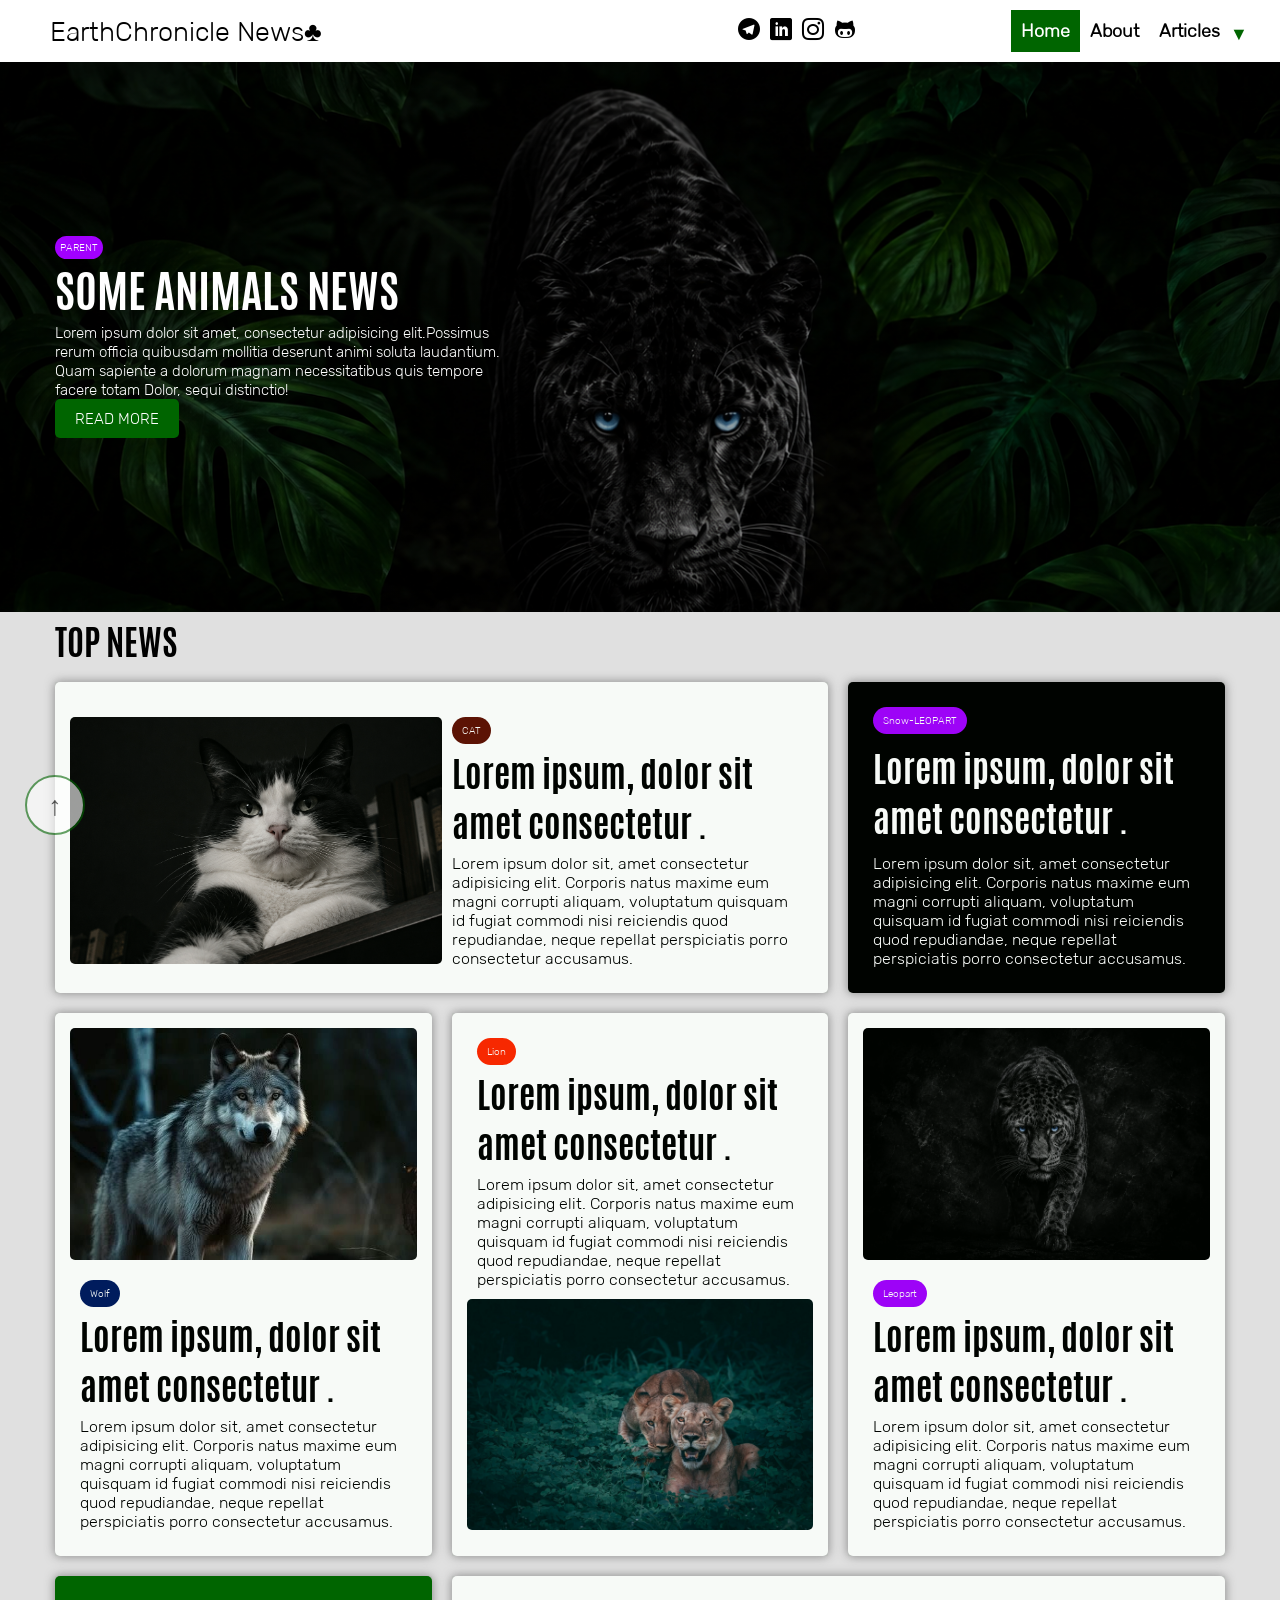
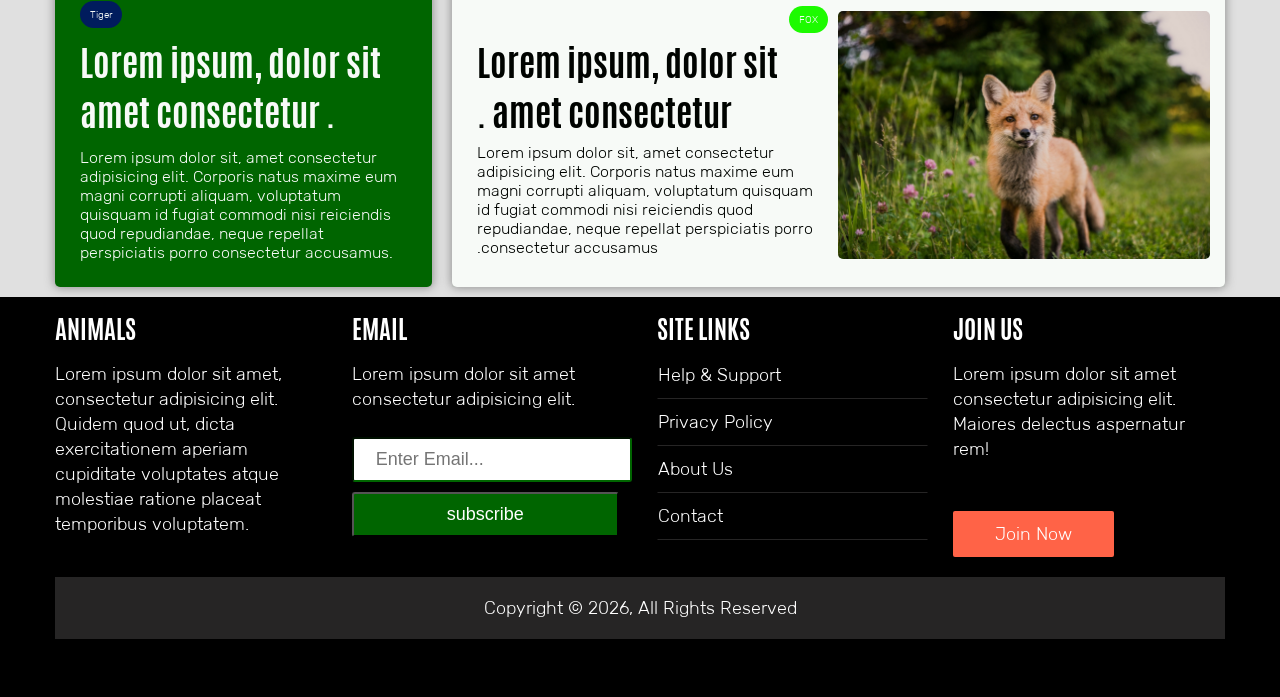
==== index.html @ a1efbca3 "chore: just an update for the box shadows and empty padding on the index main" ====
<!DOCTYPE html>
<html lang="en">
<head>
    <meta charset="UTF-8">
    <meta name="viewport" content="width=device-width, initial-scale=1.0">
    <title>Earth Chronicle</title>
    <link rel="stylesheet" href="css/icons.css">
    <link rel="stylesheet" href="css/style.css">
    <link rel="icon" href="images/favicons/favicon-96x96.png">
</head>
<body>
    <!-- -------------------------| header |--------------------------- -->
    <header>
        <div class="middle nav-inner"> 
            <!-- -------------------------| logo-website |--------------------------- -->
            <a class="logo-site" href="#">EarthChronicle News♣</a>
            <!-- -------------------------| socials-icon |--------------------------- -->
            <div class="socials">
                <a class="socials__links" href="#">
                    <i class="icon-telegram"></i>
                </a>
                <a class="socials__links" href="#">
                    <i class="icon-linkedin"></i>
                </a>
                <a class="socials__links" href="#">
                    <i class="icon-instagram"></i>
                </a>
                <a class="socials__links" href="#">
                    <i class="icon-github"></i>
                </a>
            </div>
            <!-- -------------------------| navigation-menu |--------------------------- -->
            <nav class="menu">
                <!-- -------------------------| navigation-hamburger-menu |--------------------------- -->
                <!-- <label
                    class="hamburger"
                    for="menu-toggle"
                    aria-label="Toggle Navigation">
                    <input type="checkbox" id="menu-toggle" class="hamburger__input" />
                    <span class="hamburger__icon"></span>
                </label> -->
                <ul class="menu__list">
                    <li class="menu__item">
                        <a class="menu__link we-are-in-page" href="index.html">Home</a>
                    </li>
                    <li class="menu__item">
                        <a class="menu__link" href="about.html">About</a>
                    </li>
                    <li class="menu__item">
                        <a class="menu__link details" href="articles.html">Articles</a>
                        <ul class="menu__bench">
                            <li class="bench__item"><a class="bench__link" href="">Environmental Articles</a></li>
                            <li class="bench__item"><a class="bench__link" href="">Watershed Management Articles</a></li>
                            <li class="bench__item"><a class="bench__link" href="">Field Study Articles</a></li>
                        </ul>
                    </li>
                </ul>
            </nav>
        </div>
    </header>
    <!-- -------------------------| main-index |--------------------------- -->
    <main class="index">
        <!-- -------------------------| general-hero-classes (between index and about)|--------------------------- -->
        <section class="hero">
            <div class="middle">
                <div class="hero__information">
                    <a class="hero__link" href="#">PARENT</a>
                    <h1 class="hero__title">SOME ANIMALS NEWS</h1>
                    <p class="hero__description">Lorem ipsum dolor sit amet, consectetur adipisicing elit.Possimus rerum
                    officia quibusdam mollitia deserunt animi soluta laudantium. Quam
                    sapiente a dolorum magnam necessitatibus quis tempore facere totam
                    Dolor, sequi distinctio!</p>
                    <a class="hero__read-more" href="">READ MORE</a>
                </div>
            </div>
        </section>
        <!-- -------------------------| news |--------------------------- -->
        <section class="news">
            <div class="middle">
                <h2 class="news__title">TOP NEWS</h2>
                <ul class="news__list">

                    <li class="news__card">
                        <img class="news__img" src="images/animal1.png" alt="Cat">
                        <div class="news__content">
                        <span class="category-btn c-3-btn">CAT</span>
                        <h3 class="news__title"><a class="news__link" href="articles/cat-article_1.html">Lorem ipsum, dolor sit amet consectetur .</a></h3>
                        <p class="news__description">Lorem ipsum dolor sit, amet consectetur adipisicing elit. Corporis natus maxime eum magni corrupti aliquam, voluptatum quisquam id fugiat commodi nisi reiciendis quod repudiandae, neque repellat perspiciatis porro consectetur accusamus.</p>
                        </div>
                    </li>
                    <li class="news__card">
                        <div class="news__content">
                        <span class="category-btn c-1-btn">Snow-LEOPART</span>
                        <h3 class="news__title news__different"><a class="news__link" href="">Lorem ipsum, dolor sit amet consectetur .</a></h3>
                        <p class="news__description">Lorem ipsum dolor sit, amet consectetur adipisicing elit. Corporis natus maxime eum magni corrupti aliquam, voluptatum quisquam id fugiat commodi nisi reiciendis quod repudiandae, neque repellat perspiciatis porro consectetur accusamus.</p>
                        </div>
                    </li>
                    
                    <li class="news__card">
                        <img src="images/animal2.jpg" alt="Wolf">
                        <div class="news__content">
                        <span class="category-btn c-4-btn">Wolf</span>
                        <h3 class="news__title"><a class="news__link" href="articles/wolf_article_1.html">Lorem ipsum, dolor sit amet consectetur .</a></h3>
                        <p class="news__description">Lorem ipsum dolor sit, amet consectetur adipisicing elit. Corporis natus maxime eum magni corrupti aliquam, voluptatum quisquam id fugiat commodi nisi reiciendis quod repudiandae, neque repellat perspiciatis porro consectetur accusamus.</p>
                        </div>
                    </li>
                    <li class="news__card">
                        <div class="news__content">
                        <span class="category-btn c-2-btn">Lion</span>
                        <h3 class="news__title"><a class="news__link" href="articles/liones-article.html">Lorem ipsum, dolor sit amet consectetur .</a></h3>
                        <p class="news__description">Lorem ipsum dolor sit, amet consectetur adipisicing elit. Corporis natus maxime eum magni corrupti aliquam, voluptatum quisquam id fugiat commodi nisi reiciendis quod repudiandae, neque repellat perspiciatis porro consectetur accusamus.</p>
                        </div>
                        <img src="images/animal3.jpg" alt="how-to-live-at-jungle">
                    </li>
                    <li class="news__card">
                        <img src="images/hero-site-2.png" alt="Leopart">
                        <div class="news__content">
                        <span class="category-btn c-1-btn">Leopart</span>
                        <h3 class="news__title"><a class="news__link" href="">Lorem ipsum, dolor sit amet consectetur .</a></h3>
                        <p class="news__description">Lorem ipsum dolor sit, amet consectetur adipisicing elit. Corporis natus maxime eum magni corrupti aliquam, voluptatum quisquam id fugiat commodi nisi reiciendis quod repudiandae, neque repellat perspiciatis porro consectetur accusamus.</p>
                        </div>
                    </li>

                    <li class="news__card">
                        <div class="news__content">
                        <span class="category-btn c-4-btn">Tiger</span>
                        <h3 class="news__title news__different"><a class="news__link" href="articles/tiger-article_1.html">Lorem ipsum, dolor sit amet consectetur .</a></h3>
                        <p class="news__description">Lorem ipsum dolor sit, amet consectetur adipisicing elit. Corporis natus maxime eum magni corrupti aliquam, voluptatum quisquam id fugiat commodi nisi reiciendis quod repudiandae, neque repellat perspiciatis porro consectetur accusamus.</p>
                        </div>
                    </li>
                    <li class="news__card">
                        <div class="news__content">
                        <span class="category-btn c-5-btn">FOX</span>
                        <h3 class="news__title"><a class="news__link" href="articles/oreng-fox.html">Lorem ipsum, dolor sit amet consectetur .</a></h3>
                        <p class="news__description">Lorem ipsum dolor sit, amet consectetur adipisicing elit. Corporis natus maxime eum magni corrupti aliquam, voluptatum quisquam id fugiat commodi nisi reiciendis quod repudiandae, neque repellat perspiciatis porro consectetur accusamus.</p>
                        </div>
                        <img class="news__img" src="images/animal5.jpg" alt="Fox">
                    </li>
                </ul>

            </div>
            <a class="scroll" href="#">
                <div class="elevator">
                    <i>↑</i>
                </div>
            </a>
        </section>
    </main>
    <!------------------------------------| footer |------------------------------------->
    <footer> 
        <div class="middle">
            <ul class="footer__list">
                <li class="footer__item">
                    <h3 class="footer__title">ANIMALS</h3>
                    <p class="footer__description">Lorem ipsum dolor sit amet, consectetur adipisicing elit. Quidem quod ut, dicta exercitationem aperiam cupiditate voluptates atque molestiae ratione placeat temporibus voluptatem.</p>
                </li>
                <li class="footer__item">
                    <h3 class="footer__title">EMAIL</h3>
                    <p class="footer__description">Lorem ipsum dolor sit amet consectetur adipisicing elit.</p>
                    <input class="email" type="email" placeholder="Enter Email...">
                    <input type="submit" value="subscribe">
                </li>
                <li class="footer__item">
                    <h3 class="footer__title">SITE LINKS</h3>
                    <ul class="footer__point">
                        <li class="point__item"><a class="point__link" href="#">Help & Support</a></li>
                        <li class="point__item"><a class="point__link" href="#">Privacy Policy</a></li>
                        <li class="point__item"><a class="point__link" href="about.html">About Us</a></li>
                        <li class="point__item"><a class="point__link" href="#">Contact</a></li>
                    </ul>
                </li>
                <li class="footer__item">
                    <h3 class="footer__title">JOIN US</h3>
                    <p class="footer__description">Lorem ipsum dolor sit amet consectetur adipisicing elit. Maiores delectus aspernatur rem!</p>
                    <a class="footer__link" href="#">Join Now</a>
                </li>
            </ul>
            <div class="footer__copyright">Copyright &copy; 2026, All Rights Reserved</div>
        </div>
    </footer>
</body>
</html>
---- css/icons.css ----
@font-face {
  font-family: 'icomoon';
  src:  url('../fonts/icomoon.eot?h1rwbn');
  src:  url('../fonts/icomoon.eot?h1rwbn#iefix') format('embedded-opentype'),
    url('../fonts/icomoon.ttf?h1rwbn') format('truetype'),
    url('../fonts/icomoon.woff?h1rwbn') format('woff'),
    url('../fonts/icomoon.svg?h1rwbn#icomoon') format('svg');
  font-weight: normal;
  font-style: normal;
  font-display: block;
}

[class^="icon-"], [class*=" icon-"] {
  /* use !important to prevent issues with browser extensions that change fonts */
  font-family: 'icomoon' !important;
  speak: never;
  font-style: normal;
  font-weight: normal;
  font-variant: normal;
  text-transform: none;
  line-height: 1;

  /* Better Font Rendering =========== */
  -webkit-font-smoothing: antialiased;
  -moz-osx-font-smoothing: grayscale;
}

.icon-clipboard2:before {
  content: "\ed12";
}
.icon-clipboard11:before {
  content: "\ed14";
}
.icon-clipboard21:before {
  content: "\ed13";
}
.icon-github:before {
  content: "\e900";
}
.icon-facebook2:before {
  content: "\ed11";
}
.icon-instagram:before {
  content: "\ed0d";
}
.icon-whatsapp:before {
  content: "\ed0f";
}
.icon-telegram:before {
  content: "\ed15";
}
.icon-twitter:before {
  content: "\ed16";
}
.icon-youtube:before {
  content: "\ed0e";
}
.icon-linkedin:before {
  content: "\ed10";
}
---- css/style.css ----
/* -----------------------------------------| Variables |---------------------------------------- */
:root{
    --color-light-gray: #e0e0e0;
    --color-dark-icon-hover: #4e4e4e87;
    --color-green-website: #006500;
    --color-white: #ffffff;
    --color-black: #000000;
    --color-lion: #ff2600;
    --color-leopart: #a200ff;
    --color-cat: #5f1004;
    --color-wolf: #001a60;
    --color-fox: #1eff00;
    --color-join-btn: #ff6347;
    --font-h1: 45px;
    --font-h2: 35px;
    --font-h3: 25px;
    --font-p: 15px;
    --font-p-improtent: 18px;
    --font-a-animal: 10px;
    --font-icon: 22px;
    --font-icon-improtent: 27px;
    /* --padding:;
    --morgin:; */
    --max-width: 1200px;
}
/* -----------------------------------------| Tags |---------------------------------------- */
*,
*::after,
*::before{
    padding: 0;
    margin: 0;
    box-sizing: border-box;
}
html{
    scroll-behavior: smooth;
}
body{
    background-color: var(--color-light-gray);
    font-family: 'font-rubik-light';
}
h1,h2,h3,
h4,h5,h6{
    font-family: 'font-antonio-bold';
}
ul{
    list-style: none;
}
a{
    text-decoration: none;
    color: var(--color-black);
}
img{
    width: 100%;
    display: block;
}
/* -----------------------------------------| Fonts |---------------------------------------- */
@font-face{
    font-family: 'font-antonio-bold';
    src: url('../fonts/Antonio-Bold.ttf');
    font-weight: normal;
    font-style: normal;
}
@font-face{
    font-family: 'font-antonio-regular';
    src: url('../fonts/Antonio-Regular.ttf');
    font-weight: normal;
    font-style: normal;
}
@font-face{
    font-family: 'font-rubik-light';
    src: url('../fonts/Rubik-Light.ttf');
    font-weight: normal;
    font-style: normal;
}
/* -----------------------------------------| General-Classes |---------------------------------------- */
.middle{
    max-width: var(--max-width);
    padding: 0 15px;
    margin: 0 auto;
}
/* hero */
.hero{
    display: flex;
    align-items: center;
    height: 550px;
    background:linear-gradient(rgba(0, 0, 0, 0.35) ,rgba(0, 0, 0, 0.35)), url(../images/hero.png) no-repeat center 60% / cover fixed;
}
.hero__information{
    display: flex;
    flex-direction: column;
    align-items: flex-start;
    color: var(--color-white);
}
.hero__link{
    font-size: var(--font-a-animal);
    background-color: var(--color-leopart);
    color: var(--color-white);
    padding: 5px;
    border-radius: 50px;
    transition: 0.5s;
}
.hero__link:hover{
    background-color: var(--color-white);
    color: var(--color-leopart);
}
.hero__title{
    font-size: var(--font-h1);
}
.hero__description{
    width: 40%;
    font-size: var(--font-p);
}
.hero__read-more{
    padding: 10px 20px;
    font-size: var(--font-p);
    background-color: var(--color-green-website);
    color: var(--color-white);
    border-radius: 5px;
}
.category-btn{
    font-size: var(--font-a-animal);
    color: var(--color-white);
    padding: 7px 10px;
    border-radius: 50px;
    display: inline-flex;
    transition: 0.5s;
}
.c-1-btn{
    background-color: var(--color-leopart);
}
.c-2-btn{
    background-color: var(--color-lion);
}
.c-3-btn{
    background-color: var(--color-cat);
}
.c-4-btn{
    background-color: var(--color-wolf);
}
.c-5-btn{
    background-color: var(--color-fox);
}
.elevator{
    width: 60px;
    height: 60px;
    font-size: var(--font-icon-improtent);
    font-weight: bold;
    background-color: var(--color-white);
    color: var(--color-black);
    border-radius: 50%;
    border: 2px solid var(--color-green-website);
    display: flex;
    justify-content: center;
    align-items: center;
    position: fixed;
    bottom: 65px;
    left: 25px;
    opacity: 0.6;
    z-index: 50;
    transition: 0.5s;
}
.elevator:hover{
    opacity: 1;
}
/*------------------------------------------| Articles |---------------------------------------*/
.info > .middle > .table{
    padding: 10px 0px;
    display: grid;
    grid-template-columns: 6fr 300px;
}
.info > .middle > .table > li.right-article{
    padding: 10px 10px;
    margin: 0 10px;
    background-color: var(--color-white);
}
.info > .middle > .table > .right-article{
    font-size: var(--font-p-improtent);
    font-weight: bold;
    line-height: 30px;
}
.info > .middle > .table > .right-article > h1{
    font-size: var(--font-h1);
    line-height: 60px;
    padding: 10px 10px;
}
.info > .middle > .table > .right-article > .writer{
    padding: 10px 5px;
    background-color: var(--color-light-gray);
    display: flex;
    justify-content: space-between;
    align-items: center;
}
.info > .middle > .table > .right-article > .writer > a{
    padding: 4px 16px;
}
.left-article{
    padding: 0 0;
    background-color: transparent;
    height: 480px;
    font-size: var(--font-p-improtent);
    font-weight: bold;
    display: grid;
    grid-template-rows: 1fr 1fr;
}
.left-article div{
    margin: 5px 0;
}
.left-article > .first{
    padding: 20px 10px;
    background-color: var(--color-green-website);
}
.left-article > .first > h2{
    font-size: var(--font-h2);
    color: var(--color-white);
}
.left-article > .first > p{
    padding: 15px 0px;
    color: var(--color-white);
    font-size: var(--font-p);
}
.left-article > .first > a{
    padding: 10px 100px;
    color: var(--color-white);
    background-color: var(--color-black);
    font-weight: 100;
    transition: 0.5s;
}
.left-article > .first > a:hover{
    color: var(--color-black);
    background-color: var(--color-white);
}
.left-article > .second{
    padding: 20px 10px;
    background-color: var(--color-white);
}
.left-article > .second > h3{
    padding: 10px 0;
    font-size: var(--font-h3);
}
.left-article > .second > .sugestion > li{
    padding: 15px 0;
    border: 1px solid transparent;
    border-bottom-color: var(--color-black);
}
/* -----------------------------------------| Loyout |---------------------------------------- */
header{
    background-color: var(--color-white);
}
.nav-inner{
    padding: 10px;
    display: grid;
    grid-template-columns: 5fr 4fr 2fr;
    align-items: center;
}
.logo-site{
    display: flex;
    justify-content: flex-start;
    align-items: center;
    font-size: var(--font-icon-improtent);
}
.socials{
    font-size: var(--font-icon);
    display: flex;
    justify-content: center;
}
.socials i{
    padding: 0 5px;
    transition: 0.4s;
}
.socials i:hover{
    opacity: 0.5;
}
.menu__list{
    display: flex;
    justify-content: flex-end;
    align-items: center;
    font-size: var(--font-p-improtent);
    font-weight: bold;
}
.details{
    position: relative;
}
.details::after{
    content: "▼";
    position: absolute;
    top: 30%;
    left: 100%;
    transform: translate(-100% -50%);
    color: var(--color-green-website);
}
.menu__bench{
    display: none;
    position: relative;
    transition: 1s;
}
.bench__item{
    padding: 10px 0px;
}
.bench__item:hover .bench__link{
    background: var(--color-dark-icon-hover);
    color: var(--color-light-gray);
}
.bench__link{
    padding: 5px 5px;
    border-radius: 20px;
}
.menu__item:last-child:hover > .menu__bench{
    width: 310px;
    display: block;
    position: absolute;
    top: 9%;
    left: 100%;
    transform: translate(-105% , -9%);
    background-color: var(--color-light-gray);
    padding: 10px 15px;
    border-radius: 25px;
}
.menu__link{
    display: block;
    padding: 10px;
    transition: 0.4s;
}
.we-are-in-page{
    background-color: var(--color-green-website);
    color: var(--color-white);
    transition: 0.4s;
}
.menu__link:hover{
    background-color: var(--color-dark-icon-hover);
    color: var(--color-white);
}
footer{
    height: 400px;
    background-color: var(--color-black);
    color: var(--color-white);
    position: relative;
}
.footer__list{
    padding: 10px 0px 20px 0px;
    display: grid;
    grid-template-columns: 1fr 1fr 1fr 1fr;
    grid-gap: 25px;
    line-height: 25px;
    font-size: var(--font-p-improtent);
}
.footer__item > .email:valid{
    border-color: var(--color-green-website);
}
.footer__item > .email:invalid{
    border-color: var(--color-lion);
}
.footer__title{
    padding: 10px 0px;
    font-size: var(--font-h3);
}
.footer__item > input{
    padding: 10px 22px;
    margin: 5px auto;
    border-radius: 3px;
    font-size: var(--font-p-improtent);
}
.footer__item > input[type="submit"]{
    padding: 10px 93px;
    color: var(--color-white);
    background-color: var(--color-green-website);
}
.footer__description{
    padding: 10px 0 20px 0;
}
.footer__item:last-child > .footer__description{
    padding: 10px 0 60px 0;
}
.footer__link{
    padding: 10px 40px;
    color: var(--color-white);
    background-color: var(--color-join-btn);
    border-radius: 2px;
    border: 2px solid transparent;
    transition: 0.4s;
}
.footer__link:hover{
    color: var(--color-join-btn);
    background-color: var(--color-white);
    border-color: var(--color-join-btn);
}
.footer__point{
    display: flex;
    flex-direction: column;
    justify-content: center;
    align-items: flex-start;
}
.point__item{
    padding: 10px 0;
    width: 100%;
    border:1px solid transparent;
    border-bottom-color: #262525;
}
.point__link{
    padding: 10px 0;
    color: var(--color-white);
}
.footer__copyright{
    padding: 20px 40px;
    text-align: center;
    background-color: #262525;
    font-size: var(--font-p-improtent);
}
/* -----------------------------------------| Pages |---------------------------------------- */
/* -----------------------------------------| index |---------------------------------------- */
.news__list{
    width: 100%;
    padding: 10px 0;
    display: grid;
    grid-template-columns: 1fr 1fr 1fr;
    grid-gap: 20px;
    
}
.news__title{
    font-size: var(--font-h2);
    padding: 5px 0;
}
.news__card{
    padding: 15px;
    background-color: var(--color-white);
    border-radius: 5px;
    position: relative;
    box-shadow: 0 0 10px 1px var(--color-dark-icon-hover);
}
.news__card:first-child{
    display: grid;
    grid-column: 1/3;
    grid-template-columns: repeat(2,1fr);
}
.news__card:last-child{
    display: grid;
    grid-column: 2/4;
    grid-template-columns: repeat(2,1fr);
}

.news__card img{
    border-radius: 5px;
}
.news__content{
    padding: 10px;
    display: flex;
    flex-direction: column;
    justify-content: center;
    align-items: flex-start;
}
.news__link::after{
    content: '';
    position: absolute;
    top: 0;
    left: 0;
    right: 0;
    bottom: 0;
    background-color: var(--color-green-website);
    opacity: 0.03;
}
.news__content:nth-child(2),
.news__content:nth-child(3),
.news__content:nth-child(4),
.news__content:nth-child(5),
.news__content:nth-child(6){
    padding-top: 20px;
}
.news__card:nth-child(2),
.news__card:nth-child(6){
    color: var(--color-white);
    background-color: var(--color-green-website);
}
.news__card:nth-child(2){
    background-color: var(--color-black);
}
.news__different,
.news__different{
    padding: 10px 0;
}
.news__different > .news__link ,
.news__different > .news__link{
    color: var(--color-white); 
}
.news__card:first-child > .news__content{
    display: flex;
    flex-direction: column;
    justify-content: center;
    align-items: flex-start;
}
.news__card:last-child > .news__content{
    display: flex;
    flex-direction: column;
    justify-content: center;
    align-items: flex-start;
    direction: rtl;
}
.news__img{
    margin-top:20px;
    border-radius: 20px;
}
/* -----------------------------------------| about |---------------------------------------- */
main.about > section.hero{
    background:linear-gradient(rgba(0, 0, 0, 0.35) ,rgba(0, 0, 0, 0.35)), url(../images/hero-site-3.png) no-repeat center 60% / cover fixed;
    max-height: 350px;
}

main.about > section.about-site > .middle > .about-line{
    display: grid;
    grid-auto-flow:column;
    grid-template-columns: 7fr 300px;
}
main.about > section.about-site > .middle > .about-line > li{
    padding: 10px 5px;
    margin: 30px 10px;
    background-color: var(--color-white);
    position: relative;
}
main.about > section.about-site > .middle > .about-line > li.right h1{
    font-size: var(--font-h1);
    font-weight: bold;
    padding: 5px 15px;
}
main.about > section.about-site > .middle > .about-line > li.right p{
    font-size: var(--font-p-improtent);
    font-weight: bold;
    padding: 10px 20px;
}
main.about > section.about-site > .middle > .about-line > li.right > .wrapper{
    width: 350px;
    padding: 5px 20px;
    float: left;
    transition: 0.5s;
    shape-outside: circle(45%);
}
main.about > section.about-site > .middle > .about-line > li.right > .wrapper > img{
    border-radius: 50%;
    padding: 0 15px;
    transition: 0.5s;
}
main.about > section.about-site > .middle > .about-line > li.right > .wrapper:hover{
    shape-outside: circle(60%);
    float: left;
}
main.about > section.about-site > .middle > .about-line > li.right > .wrapper > img:hover{
    border-radius: 20%;
}
main.about > section.about-site > .middle > .about-line > li.left{
    padding: 15px 15px;
    height: 180px;
    background-color: var(--color-green-website);
    color: var(--color-white);
}
main.about > section.about-site > .middle > .about-line > li.left h2{
    padding: 5px 0;
    font-size: var(--font-h3);
}
main.about > section.about-site > .middle > .about-line > li.left p{
    padding: 15px 0px;
}
main.about > section.about-site > .middle > .about-line > li.left a{
    padding: 10px 86px;
    color: var(--color-white);
    background-color: var(--color-black);
    font-size: var(--font-p-improtent);
    transition: 0.5s;
}
main.about > section.about-site > .middle > .about-line > li.left a:hover{
    color: var(--color-black);
    background-color: var(--color-white);
}
/* ---------------------------------------| Articles page |------------------------------------------- */
main.articles > section.title-articles{
    display: flex;
    flex-direction: column;
    justify-content: center;
    align-items: center;
    background:linear-gradient(to right , rgba(0, 0, 0, 0.85) , rgba(0, 0, 0, 0.55), rgba(0, 0, 0, 0.85)), url(../images/article-hero.png) no-repeat center center / cover fixed;
    height: 350px;
    color: var(--color-white);
}
main.articles > section.title-articles h1{
    padding: 10px 10px;
    font-size: var(--font-h1);
}
main.articles > section.title-articles div a{
    padding: 10px 10px;
    font-size: var(--font-p);
    color: var(--color-white);
}
main.articles > section.articles-browse{
    background-color: var(--color-light-gray);
}
main.articles > section.articles-browse > .middle{
    padding: 10px 10px;
    display: grid;
    grid-template-columns: 6fr 300px;
}
main.articles > section.articles-browse > .middle h2{
    padding: 10px 5px  5px 5px;
    font-size: var(--font-h2);
}
main.articles > section.articles-browse > .middle .onther-line{
    margin: 0px 0px 5px 5px;
    width: 50px;
    height: 2px;
    border-radius: 20px;
    background-color: var(--color-green-website);
    transition: 0.7s ease-in-out;
}
main.articles > section.articles-browse > .middle h2:hover ~ .onther-line{
    width: 260px;
}
main.articles > section.articles-browse > .middle > .new{
    display: grid;
    grid-template-rows: 0.5fr 1fr;
}
main.articles > section.articles-browse > .middle > .new > .collection-of-articles-new > ul.browse-category{
    padding: 10px 5px;
    display: grid;
    grid-template-columns: 1fr 1fr 1fr;
}
main.articles > section.articles-browse > .middle > .new > .collection-of-articles-new > ul.browse-category li{
    margin: 5px;
    padding: 5px 5px 15px 5px;
    background-color: var(--color-white);
    display: flex;
    flex-direction: column;
    justify-content: center;
    align-items: center;
}
main.articles > section.articles-browse > .middle > .new > .collection-of-articles-new > ul.browse-category li img,
main.articles > section.articles-browse > .middle > .new > .collection-of-articles-top  ul.latest-articles li img{
    width: 100%;
    height: 230px;
    border-radius: 5px;
}
main.articles > section.articles-browse > .middle > .new > .collection-of-articles-new > ul.browse-category li .article-content{
    position: relative;
}
main.articles > section.articles-browse > .middle > .new > .collection-of-articles-new > ul.browse-category li h3{
    position: absolute;
    top: 0%;
    left: 0%;
    transform: translate(5% , -130%);
    color: var(--color-white);
    z-index: 50;
}
main.articles > section.articles-browse > .middle > .new > .collection-of-articles-new > ul.browse-category li p,
main.articles > section.articles-browse > .middle > .new > .collection-of-articles-top  ul.latest-articles li p{
    padding: 5px 0px 15px 0px;
}
main.articles > section.articles-browse > .middle > .new > .collection-of-articles-new > ul.browse-category li a{
    padding: 10px 20px;
    background-color: var(--color-green-website);
    color: var(--color-white);
    border-radius: 5px;
    font-size: var(--font-p);
}
main.articles > section.articles-browse > .middle > .new > .collection-of-articles-top  ul.latest-articles{
    padding: 10px 5px;
    display: grid;
    grid-template-columns: 1fr 1fr 1fr;
}
main.articles > section.articles-browse > .middle > .new > .collection-of-articles-top  ul.latest-articles li{
    margin: 5px;
    padding: 5px 5px 15px 5px;
    background-color: var(--color-white);
}
main.articles > section.articles-browse > .middle > .new > .collection-of-articles-top  ul.latest-articles li .information{
    padding: 0px 10px;
    display: flex;
    justify-content: space-between;
}
main.articles > section.articles-browse > .middle > .new > .collection-of-articles-top  ul.latest-articles li .information time{
    font-size: var(--font-p);
    font-weight: bold;
}
main.articles > section.articles-browse > .middle > .new > .collection-of-articles-top  ul.latest-articles li .information a{
    color: var(--color-green-website);
    font-size: var(--font-p);
    font-weight: bold;
    transition: 0.5s;
}
main.articles > section.articles-browse > .middle > .new > .collection-of-articles-top  ul.latest-articles li .information a:hover{
    color: var(--color-dark-icon-hover);
}
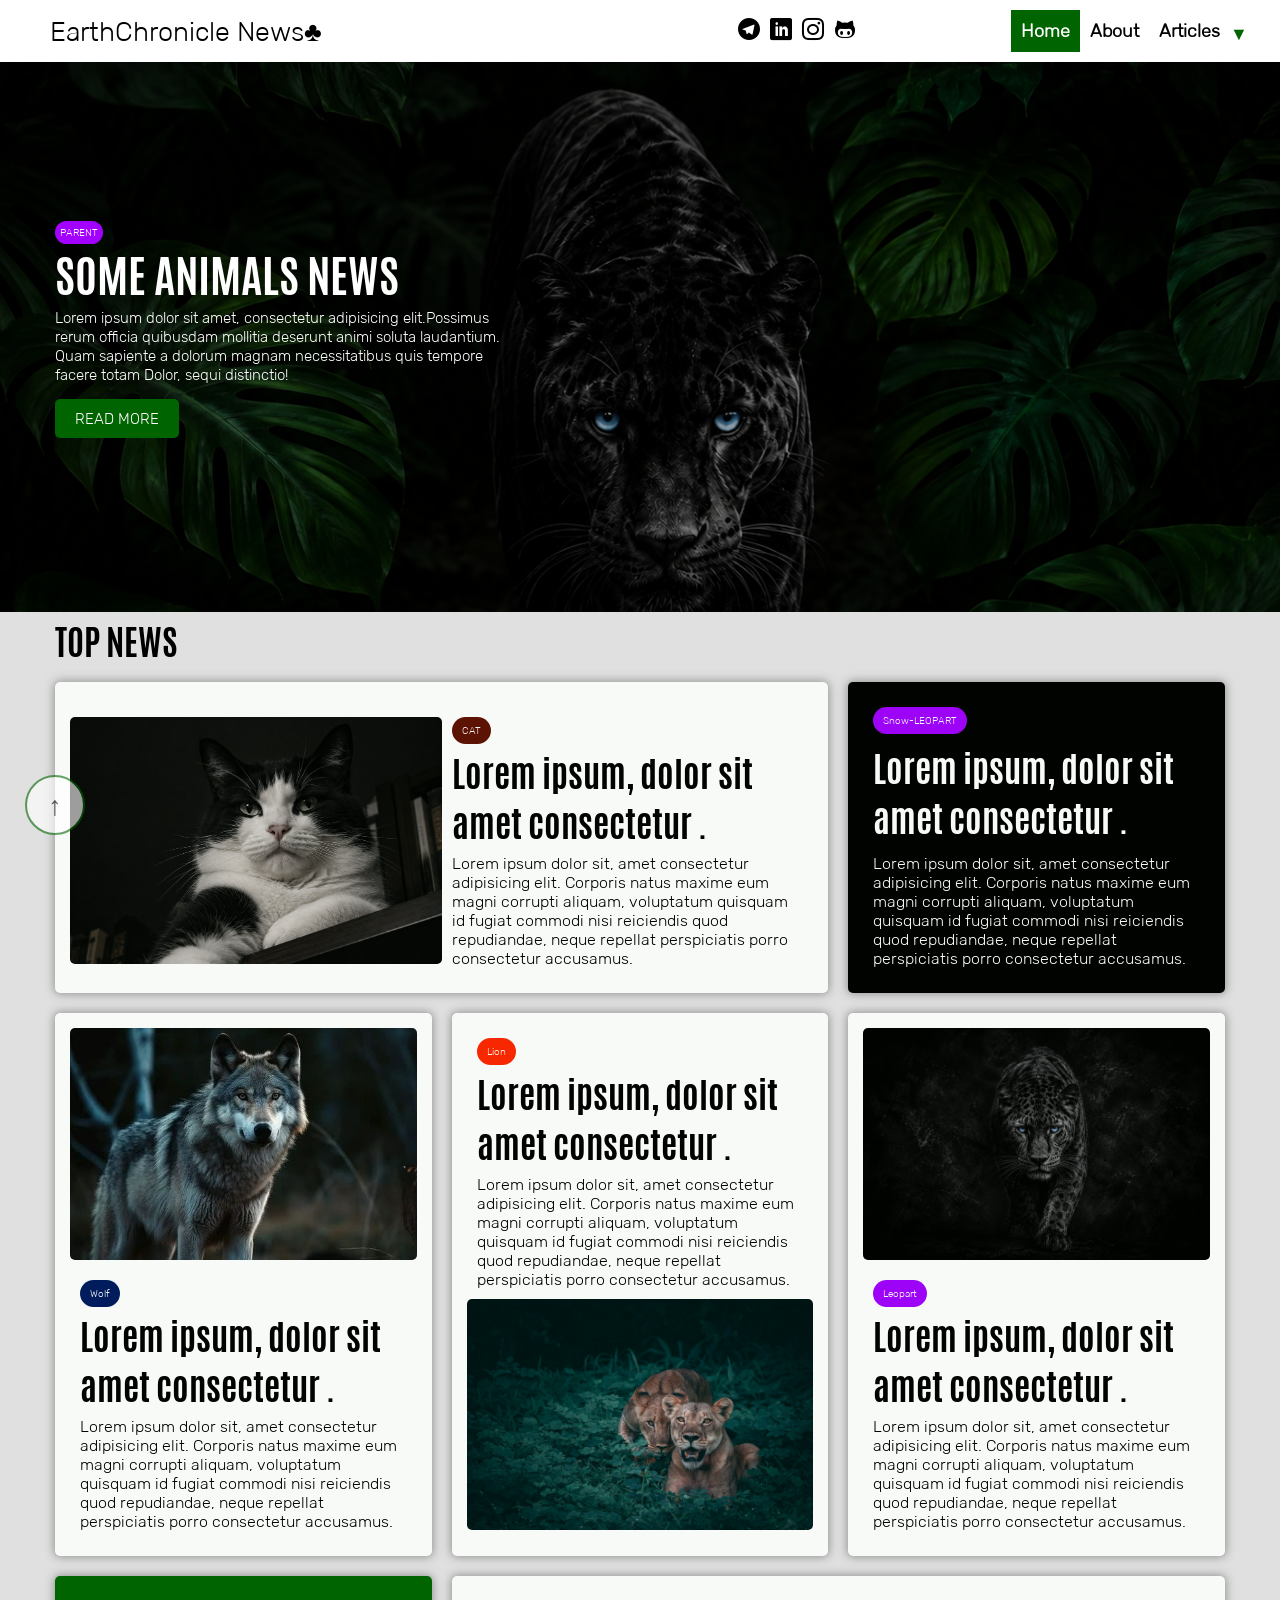
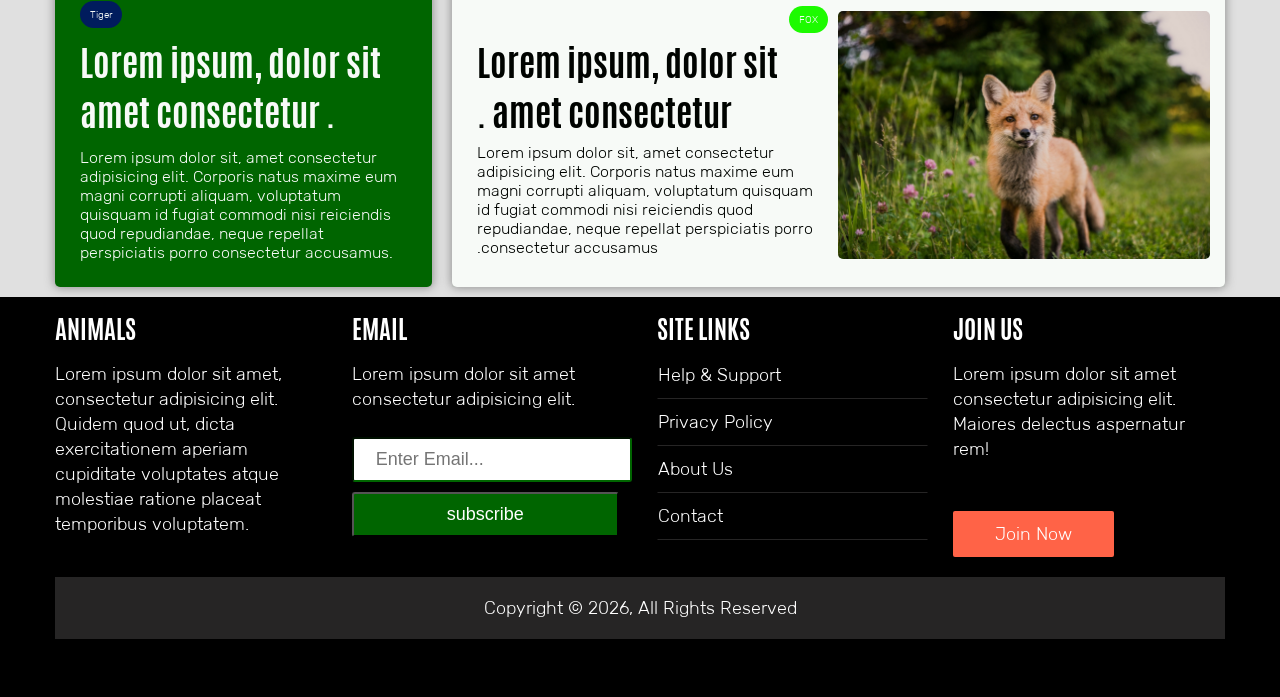
==== commit 72e8089c: "chore: Change some tag name , use hover for articles and fixed some padding for button" ====
--- a/index.html
+++ b/index.html
@@ -48,7 +48,7 @@
                     </li>
                     <li class="menu__item">
                         <a class="menu__link details" href="articles.html">Articles</a>
-                        <ul class="menu__bench">
+                        <ul class="menu__bench__list">
                             <li class="bench__item"><a class="bench__link" href="">Environmental Articles</a></li>
                             <li class="bench__item"><a class="bench__link" href="">Watershed Management Articles</a></li>
                             <li class="bench__item"><a class="bench__link" href="">Field Study Articles</a></li>
--- a/css/style.css
+++ b/css/style.css
@@ -111,6 +111,7 @@
     font-size: var(--font-p);
 }
 .hero__read-more{
+    margin-block: 15px;
     padding: 10px 20px;
     font-size: var(--font-p);
     background-color: var(--color-green-website);
@@ -163,37 +164,35 @@
     opacity: 1;
 }
 /*------------------------------------------| Articles |---------------------------------------*/
-.info > .middle > .table{
+.info__table{
     padding: 10px 0px;
     display: grid;
     grid-template-columns: 6fr 300px;
 }
-.info > .middle > .table > li.right-article{
+.info__article{
     padding: 10px 10px;
     margin: 0 10px;
     background-color: var(--color-white);
-}
-.info > .middle > .table > .right-article{
     font-size: var(--font-p-improtent);
     font-weight: bold;
     line-height: 30px;
 }
-.info > .middle > .table > .right-article > h1{
+.info__title{
     font-size: var(--font-h1);
     line-height: 60px;
     padding: 10px 10px;
 }
-.info > .middle > .table > .right-article > .writer{
+.info__writer{
     padding: 10px 5px;
     background-color: var(--color-light-gray);
     display: flex;
     justify-content: space-between;
     align-items: center;
 }
-.info > .middle > .table > .right-article > .writer > a{
+.info__writer a{
     padding: 4px 16px;
 }
-.left-article{
+.adv__article{
     padding: 0 0;
     background-color: transparent;
     height: 480px;
@@ -202,42 +201,42 @@
     display: grid;
     grid-template-rows: 1fr 1fr;
 }
-.left-article div{
+.adv__article div{
     margin: 5px 0;
 }
-.left-article > .first{
+.adv__first{
     padding: 20px 10px;
     background-color: var(--color-green-website);
 }
-.left-article > .first > h2{
+.adv__first .adv__title{
     font-size: var(--font-h2);
     color: var(--color-white);
 }
-.left-article > .first > p{
+.adv__first .adv__description{
     padding: 15px 0px;
     color: var(--color-white);
     font-size: var(--font-p);
 }
-.left-article > .first > a{
+.adv__first .adv__link{
     padding: 10px 100px;
     color: var(--color-white);
     background-color: var(--color-black);
     font-weight: 100;
     transition: 0.5s;
 }
-.left-article > .first > a:hover{
+.adv__first .adv__link:hover{
     color: var(--color-black);
     background-color: var(--color-white);
 }
-.left-article > .second{
+.adv__article .adv__second{
     padding: 20px 10px;
     background-color: var(--color-white);
 }
-.left-article > .second > h3{
+.adv__second .categories{
     padding: 10px 0;
     font-size: var(--font-h3);
 }
-.left-article > .second > .sugestion > li{
+.adv__second  .sugestion  .sugestion__item{
     padding: 15px 0;
     border: 1px solid transparent;
     border-bottom-color: var(--color-black);
@@ -287,8 +286,12 @@
     left: 100%;
     transform: translate(-100% -50%);
     color: var(--color-green-website);
-}
-.menu__bench{
+    transition: 0.5s;
+}
+.details:hover::after{
+    content: "▲";
+}
+.menu__bench__list{
     display: none;
     position: relative;
     transition: 1s;
@@ -304,7 +307,7 @@
     padding: 5px 5px;
     border-radius: 20px;
 }
-.menu__item:last-child:hover > .menu__bench{
+.menu__item:last-child:hover > .menu__bench__list{
     width: 310px;
     display: block;
     position: absolute;
@@ -425,6 +428,14 @@
     border-radius: 5px;
     position: relative;
     box-shadow: 0 0 10px 1px var(--color-dark-icon-hover);
+    transition: 0.5s ease;
+}
+.news__card:hover{
+    transform: scale(0.95 ,0.95);
+}
+.news__card:hover img{
+    transform: scale(1.025 ,1.025);
+    transition-delay: 0.1s;
 }
 .news__card:first-child{
     display: grid;
@@ -439,6 +450,7 @@
 
 .news__card img{
     border-radius: 5px;
+    transition: 0.5s;
 }
 .news__content{
     padding: 10px;
@@ -498,77 +510,77 @@
     border-radius: 20px;
 }
 /* -----------------------------------------| about |---------------------------------------- */
-main.about > section.hero{
+main.about  .hero{
     background:linear-gradient(rgba(0, 0, 0, 0.35) ,rgba(0, 0, 0, 0.35)), url(../images/hero-site-3.png) no-repeat center 60% / cover fixed;
     max-height: 350px;
 }
 
-main.about > section.about-site > .middle > .about-line{
+.about__line{
     display: grid;
     grid-auto-flow:column;
     grid-template-columns: 7fr 300px;
 }
-main.about > section.about-site > .middle > .about-line > li{
+.about__line  li{
     padding: 10px 5px;
     margin: 30px 10px;
     background-color: var(--color-white);
     position: relative;
 }
-main.about > section.about-site > .middle > .about-line > li.right h1{
+.about__info .about__title{
     font-size: var(--font-h1);
     font-weight: bold;
     padding: 5px 15px;
 }
-main.about > section.about-site > .middle > .about-line > li.right p{
+.about__info .about__description{
     font-size: var(--font-p-improtent);
     font-weight: bold;
     padding: 10px 20px;
 }
-main.about > section.about-site > .middle > .about-line > li.right > .wrapper{
+.wrapper{
     width: 350px;
     padding: 5px 20px;
     float: left;
     transition: 0.5s;
     shape-outside: circle(45%);
 }
-main.about > section.about-site > .middle > .about-line > li.right > .wrapper > img{
+.wrapper img{
     border-radius: 50%;
     padding: 0 15px;
     transition: 0.5s;
 }
-main.about > section.about-site > .middle > .about-line > li.right > .wrapper:hover{
+.wrapper:hover{
     shape-outside: circle(60%);
     float: left;
 }
-main.about > section.about-site > .middle > .about-line > li.right > .wrapper > img:hover{
+.wrapper img:hover{
     border-radius: 20%;
 }
-main.about > section.about-site > .middle > .about-line > li.left{
+.about__line .about__adv{
     padding: 15px 15px;
     height: 180px;
     background-color: var(--color-green-website);
     color: var(--color-white);
 }
-main.about > section.about-site > .middle > .about-line > li.left h2{
+.about__adv .adv__title{
     padding: 5px 0;
     font-size: var(--font-h3);
 }
-main.about > section.about-site > .middle > .about-line > li.left p{
+.about__adv .adv__description{
     padding: 15px 0px;
 }
-main.about > section.about-site > .middle > .about-line > li.left a{
+.about__adv .adv__link{
     padding: 10px 86px;
     color: var(--color-white);
     background-color: var(--color-black);
     font-size: var(--font-p-improtent);
     transition: 0.5s;
 }
-main.about > section.about-site > .middle > .about-line > li.left a:hover{
+.about__adv .adv__link:hover{
     color: var(--color-black);
     background-color: var(--color-white);
 }
 /* ---------------------------------------| Articles page |------------------------------------------- */
-main.articles > section.title-articles{
+.articles__route{
     display: flex;
     flex-direction: column;
     justify-content: center;
@@ -577,28 +589,28 @@
     height: 350px;
     color: var(--color-white);
 }
-main.articles > section.title-articles h1{
+.articles__title{
     padding: 10px 10px;
     font-size: var(--font-h1);
 }
-main.articles > section.title-articles div a{
+.route a{
     padding: 10px 10px;
     font-size: var(--font-p);
     color: var(--color-white);
 }
-main.articles > section.articles-browse{
+.articles__browse{
     background-color: var(--color-light-gray);
 }
-main.articles > section.articles-browse > .middle{
+.articles__browse .middle{
     padding: 10px 10px;
     display: grid;
     grid-template-columns: 6fr 300px;
 }
-main.articles > section.articles-browse > .middle h2{
+.browse__title{
     padding: 10px 5px  5px 5px;
     font-size: var(--font-h2);
 }
-main.articles > section.articles-browse > .middle .onther-line{
+.onther-line{
     margin: 0px 0px 5px 5px;
     width: 50px;
     height: 2px;
@@ -606,19 +618,19 @@
     background-color: var(--color-green-website);
     transition: 0.7s ease-in-out;
 }
-main.articles > section.articles-browse > .middle h2:hover ~ .onther-line{
+.browse__title:hover ~ .onther-line{
     width: 260px;
 }
-main.articles > section.articles-browse > .middle > .new{
+.articles__news{
     display: grid;
     grid-template-rows: 0.5fr 1fr;
 }
-main.articles > section.articles-browse > .middle > .new > .collection-of-articles-new > ul.browse-category{
+.browse__category{
     padding: 10px 5px;
     display: grid;
     grid-template-columns: 1fr 1fr 1fr;
 }
-main.articles > section.articles-browse > .middle > .new > .collection-of-articles-new > ul.browse-category li{
+.browse__category .browse__item{
     margin: 5px;
     padding: 5px 5px 15px 5px;
     background-color: var(--color-white);
@@ -626,17 +638,22 @@
     flex-direction: column;
     justify-content: center;
     align-items: center;
-}
-main.articles > section.articles-browse > .middle > .new > .collection-of-articles-new > ul.browse-category li img,
-main.articles > section.articles-browse > .middle > .new > .collection-of-articles-top  ul.latest-articles li img{
+    box-shadow: 0 0 10px 1px var(--color-dark-icon-hover);
+    transition: 0.5s;
+}
+.browse__item:hover{
+    transform: scale(0.95 , 0.95);
+}
+.articles__collection > .browse__category .browse__item img,
+.articles__latest > .latest__list .latest__item img{
     width: 100%;
     height: 230px;
     border-radius: 5px;
 }
-main.articles > section.articles-browse > .middle > .new > .collection-of-articles-new > ul.browse-category li .article-content{
+.browse__category .browse__item .articles__content{
     position: relative;
 }
-main.articles > section.articles-browse > .middle > .new > .collection-of-articles-new > ul.browse-category li h3{
+.browse__category .browse__item .sub__title{
     position: absolute;
     top: 0%;
     left: 0%;
@@ -644,42 +661,118 @@
     color: var(--color-white);
     z-index: 50;
 }
-main.articles > section.articles-browse > .middle > .new > .collection-of-articles-new > ul.browse-category li p,
-main.articles > section.articles-browse > .middle > .new > .collection-of-articles-top  ul.latest-articles li p{
+.sub__paraghraph{
     padding: 5px 0px 15px 0px;
 }
-main.articles > section.articles-browse > .middle > .new > .collection-of-articles-new > ul.browse-category li a{
+.sub__link{
     padding: 10px 20px;
     background-color: var(--color-green-website);
     color: var(--color-white);
     border-radius: 5px;
     font-size: var(--font-p);
 }
-main.articles > section.articles-browse > .middle > .new > .collection-of-articles-top  ul.latest-articles{
+.latest__list{
     padding: 10px 5px;
     display: grid;
     grid-template-columns: 1fr 1fr 1fr;
 }
-main.articles > section.articles-browse > .middle > .new > .collection-of-articles-top  ul.latest-articles li{
+.latest__list .latest__item{
     margin: 5px;
     padding: 5px 5px 15px 5px;
     background-color: var(--color-white);
-}
-main.articles > section.articles-browse > .middle > .new > .collection-of-articles-top  ul.latest-articles li .information{
+    box-shadow: 0 0 10px 1px var(--color-dark-icon-hover);
+    transition: 0.5s;
+}
+.latest__item:hover{
+    transform: scale(0.95,0.95);
+}
+.latest__list .latest__item .information{
     padding: 0px 10px;
     display: flex;
     justify-content: space-between;
 }
-main.articles > section.articles-browse > .middle > .new > .collection-of-articles-top  ul.latest-articles li .information time{
-    font-size: var(--font-p);
-    font-weight: bold;
-}
-main.articles > section.articles-browse > .middle > .new > .collection-of-articles-top  ul.latest-articles li .information a{
+.information .information__time{
+    font-size: var(--font-p);
+    font-weight: bold;
+}
+.information .information__link{
     color: var(--color-green-website);
     font-size: var(--font-p);
     font-weight: bold;
     transition: 0.5s;
 }
-main.articles > section.articles-browse > .middle > .new > .collection-of-articles-top  ul.latest-articles li .information a:hover{
+.information .information__link:hover{
+    color: var(--color-dark-icon-hover);
+}
+/* -----------------------------------| Environmental Articles (main) page |-------------------------------------- */
+/* -----------------------------------| Watershed Management Articles (main) page |-------------------------------------- */
+/* -----------------------------------| ZooLogical Articles (main) page |-------------------------------------- */
+.threepage__browse .middle{
+    padding: 10px 10px;
+    display: grid;
+    grid-template-columns: 6fr 300px;
+}
+.threepage__title{
+    font-size: var(--font-h2);
+    padding-block: 10px;
+}
+.threepage__title:hover ~ .onther-line{
+    width: 300px;
+}
+.sub-route{
+    padding: 10px 0px;
+}
+.sub-route a{
+    padding: 10px 10px;
+    font-size: var(--font-p-improtent);
+    font-weight: bold;
+    color: var(--color-black);
+}
+.threepage__news{
+    margin-inline: 10px;
+}
+.threepage__list{
+    background-color: var(--color-white);
+    display: flex;
+    flex-direction: column;
+    border: 1px solid var(--color-dark-icon-hover);
+}
+.threepage__item{
+    padding-block: 10px;
+    display: flex;
+    flex-direction: row;
+    border:1px solid var(--color-dark-icon-hover);
+}
+.threepage__item img{
+    margin: 10px;
+    width: 300px;
+    aspect-ratio: 14/9;
+    object-fit: cover;
+    border-radius: 5px;
+}
+.threepage__content{
+    display: flex;
+    flex-direction: column;
+    justify-content: space-around;
+}
+.threepage__content h3{
+    font-size: var(--font-h3);
+}
+.threepage__sub-paraghraph{
+    font-size: var(--font-p);
+}
+.threepage__information .threepage__time{
+    padding-right: 60px;
+    color: var(--color-dark-icon-hover);
+    font-weight: bold;
+    font-size: var(--font-p);
+}
+.threepage__information .threepage__link{
+    color: var(--color-green-website);
+    font-weight: bold;
+    font-size: var(--font-p);
+    transition: 0.5s;
+}
+.threepage__information .threepage__link:hover{
     color: var(--color-dark-icon-hover);
 }
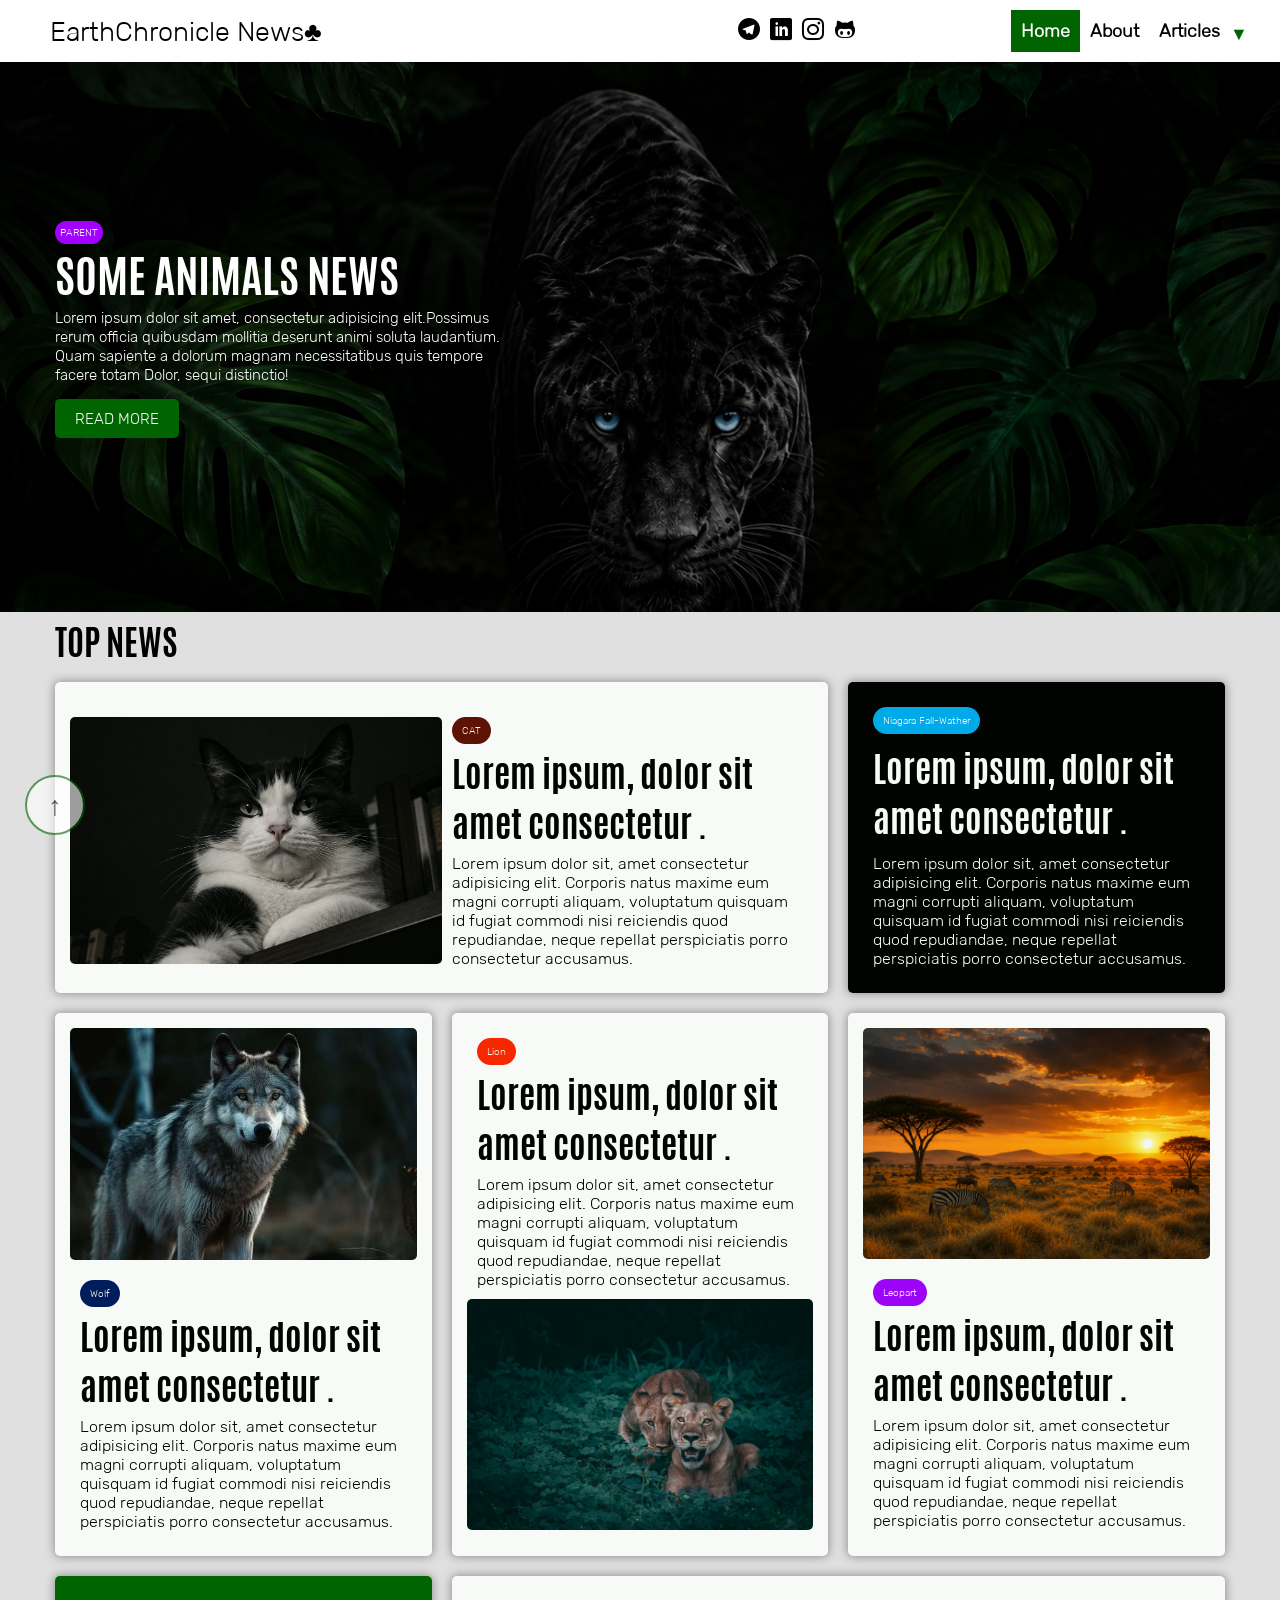
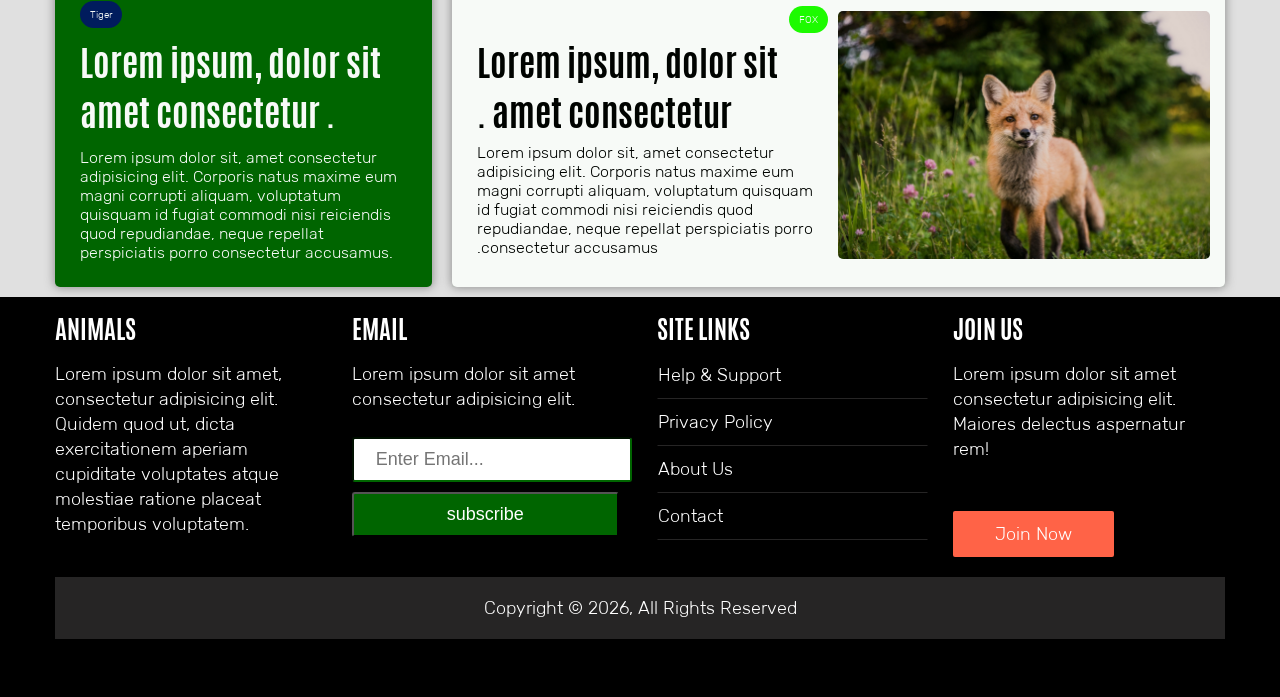
==== commit 6cbeeecc: "feat: Added another articles for home page" ====
--- a/index.html
+++ b/index.html
@@ -90,8 +90,8 @@
                     </li>
                     <li class="news__card">
                         <div class="news__content">
-                        <span class="category-btn c-1-btn">Snow-LEOPART</span>
-                        <h3 class="news__title news__different"><a class="news__link" href="">Lorem ipsum, dolor sit amet consectetur .</a></h3>
+                        <span class="category-btn c-6-btn">Niagara Fall-Wather</span>
+                        <h3 class="news__title news__different"><a class="news__link" href="articles/niagara-article.html">Lorem ipsum, dolor sit amet consectetur .</a></h3>
                         <p class="news__description">Lorem ipsum dolor sit, amet consectetur adipisicing elit. Corporis natus maxime eum magni corrupti aliquam, voluptatum quisquam id fugiat commodi nisi reiciendis quod repudiandae, neque repellat perspiciatis porro consectetur accusamus.</p>
                         </div>
                     </li>
@@ -113,7 +113,7 @@
                         <img src="images/animal3.jpg" alt="how-to-live-at-jungle">
                     </li>
                     <li class="news__card">
-                        <img src="images/hero-site-2.png" alt="Leopart">
+                        <img src="images/area8.png" alt="Africa">
                         <div class="news__content">
                         <span class="category-btn c-1-btn">Leopart</span>
                         <h3 class="news__title"><a class="news__link" href="">Lorem ipsum, dolor sit amet consectetur .</a></h3>
--- a/css/style.css
+++ b/css/style.css
@@ -11,6 +11,7 @@
     --color-wolf: #001a60;
     --color-fox: #1eff00;
     --color-join-btn: #ff6347;
+    --color-niagara:#00abef;
     --font-h1: 45px;
     --font-h2: 35px;
     --font-h3: 25px;
@@ -141,6 +142,9 @@
 .c-5-btn{
     background-color: var(--color-fox);
 }
+.c-6-btn{
+    background-color: var(--color-niagara);
+}
 .elevator{
     width: 60px;
     height: 60px;
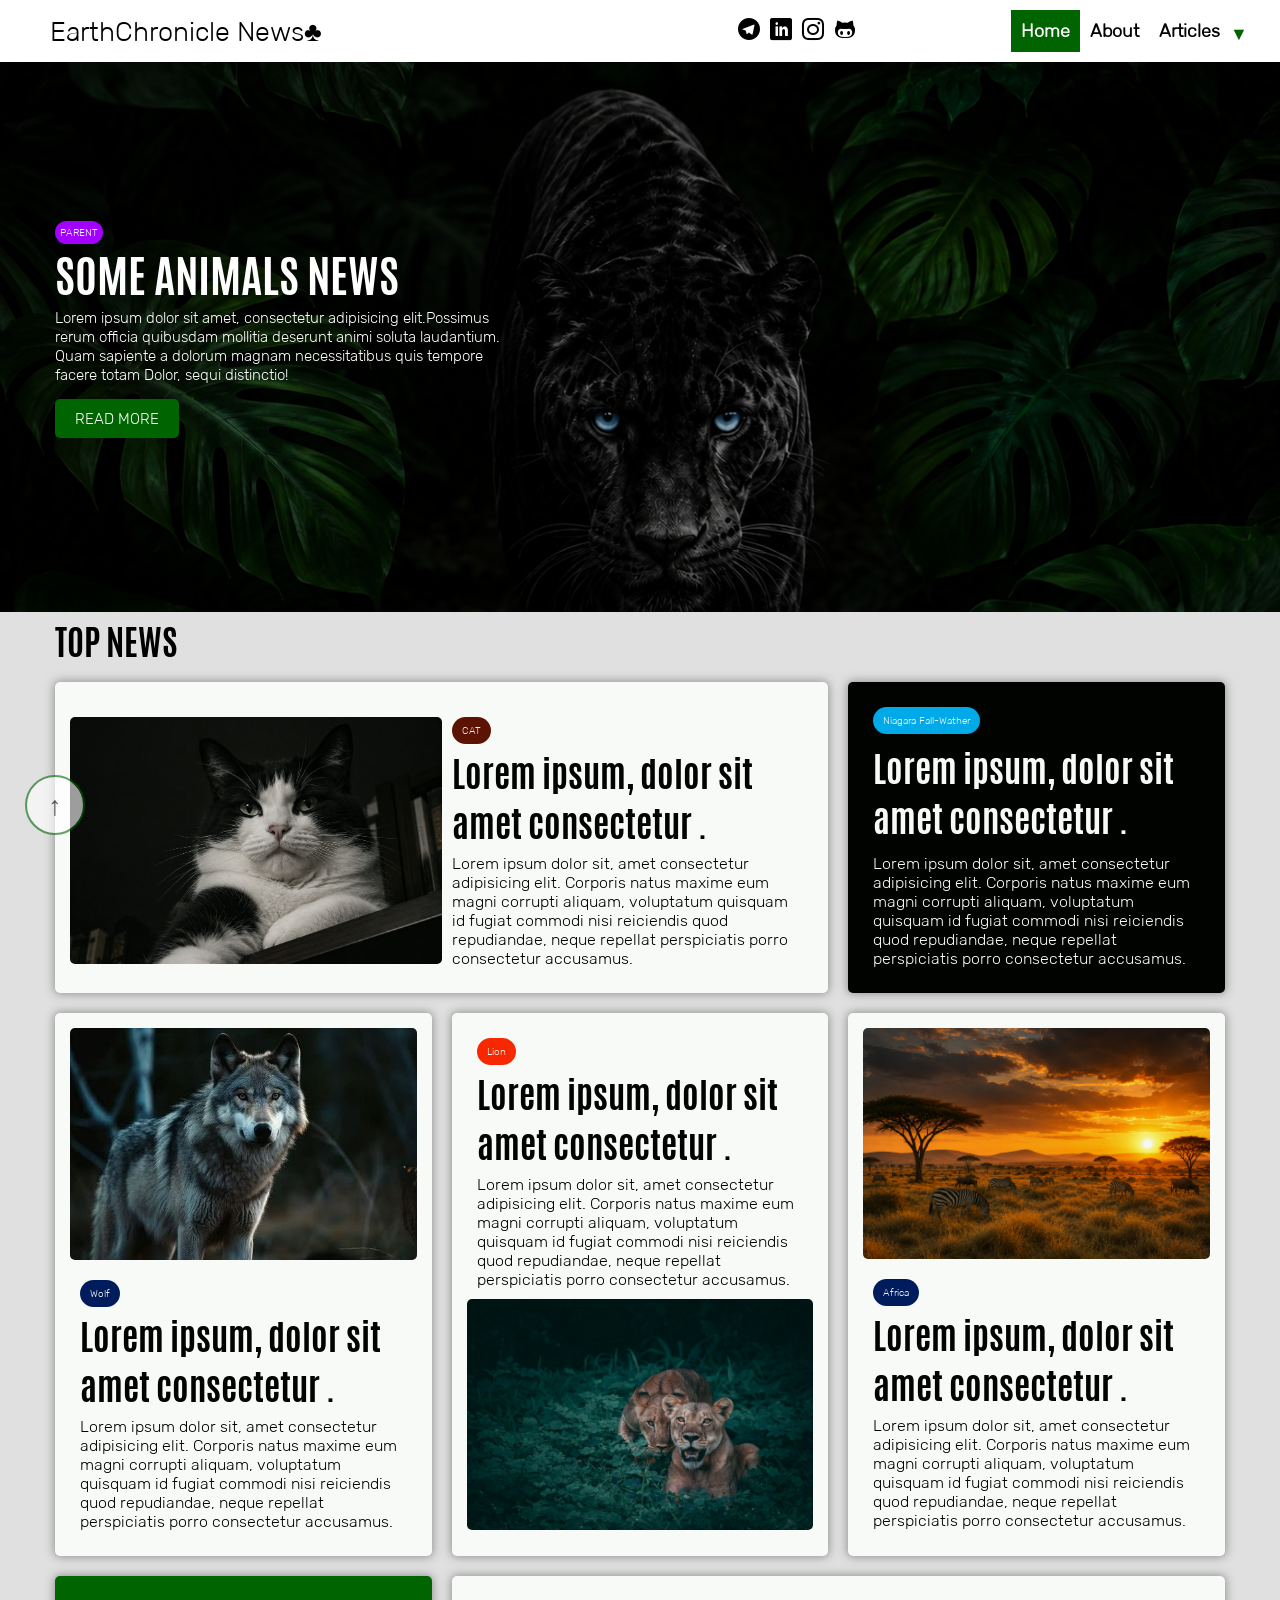
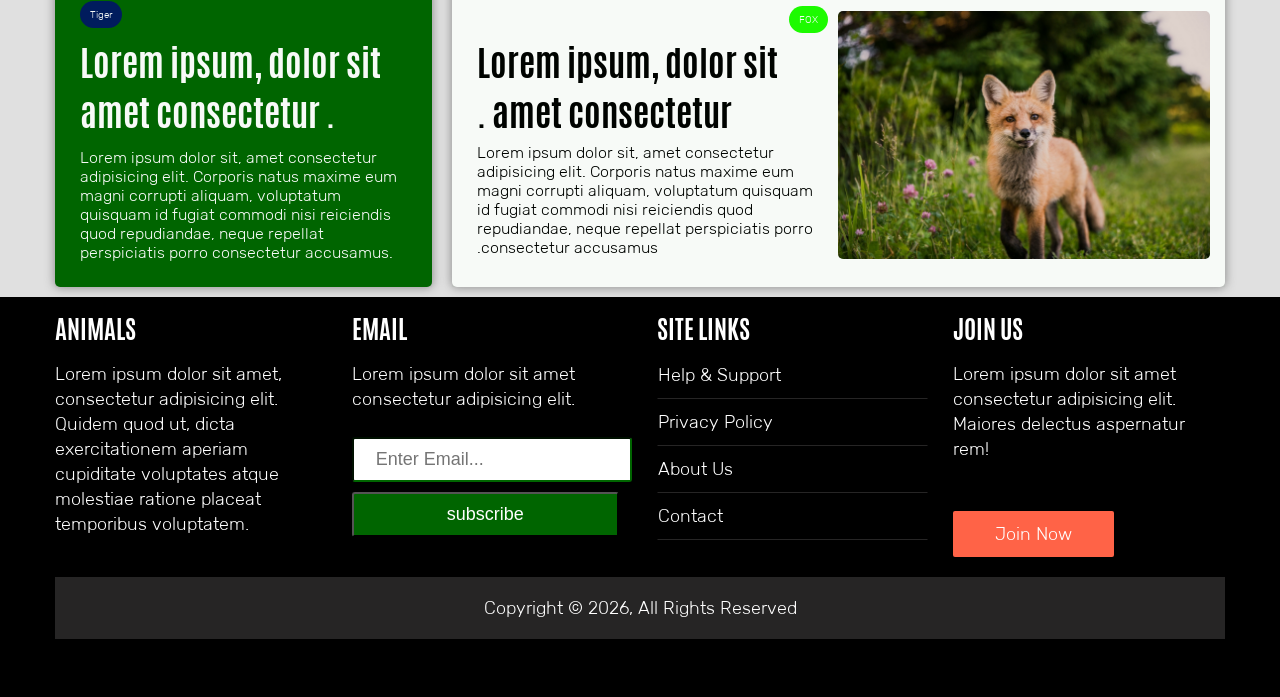
==== commit ad080232: "feat: Added last articles for home page" ====
--- a/index.html
+++ b/index.html
@@ -115,8 +115,8 @@
                     <li class="news__card">
                         <img src="images/area8.png" alt="Africa">
                         <div class="news__content">
-                        <span class="category-btn c-1-btn">Leopart</span>
-                        <h3 class="news__title"><a class="news__link" href="">Lorem ipsum, dolor sit amet consectetur .</a></h3>
+                        <span class="category-btn c-4-btn">Africa</span>
+                        <h3 class="news__title"><a class="news__link" href="articles/africa-article.html">Lorem ipsum, dolor sit amet consectetur .</a></h3>
                         <p class="news__description">Lorem ipsum dolor sit, amet consectetur adipisicing elit. Corporis natus maxime eum magni corrupti aliquam, voluptatum quisquam id fugiat commodi nisi reiciendis quod repudiandae, neque repellat perspiciatis porro consectetur accusamus.</p>
                         </div>
                     </li>
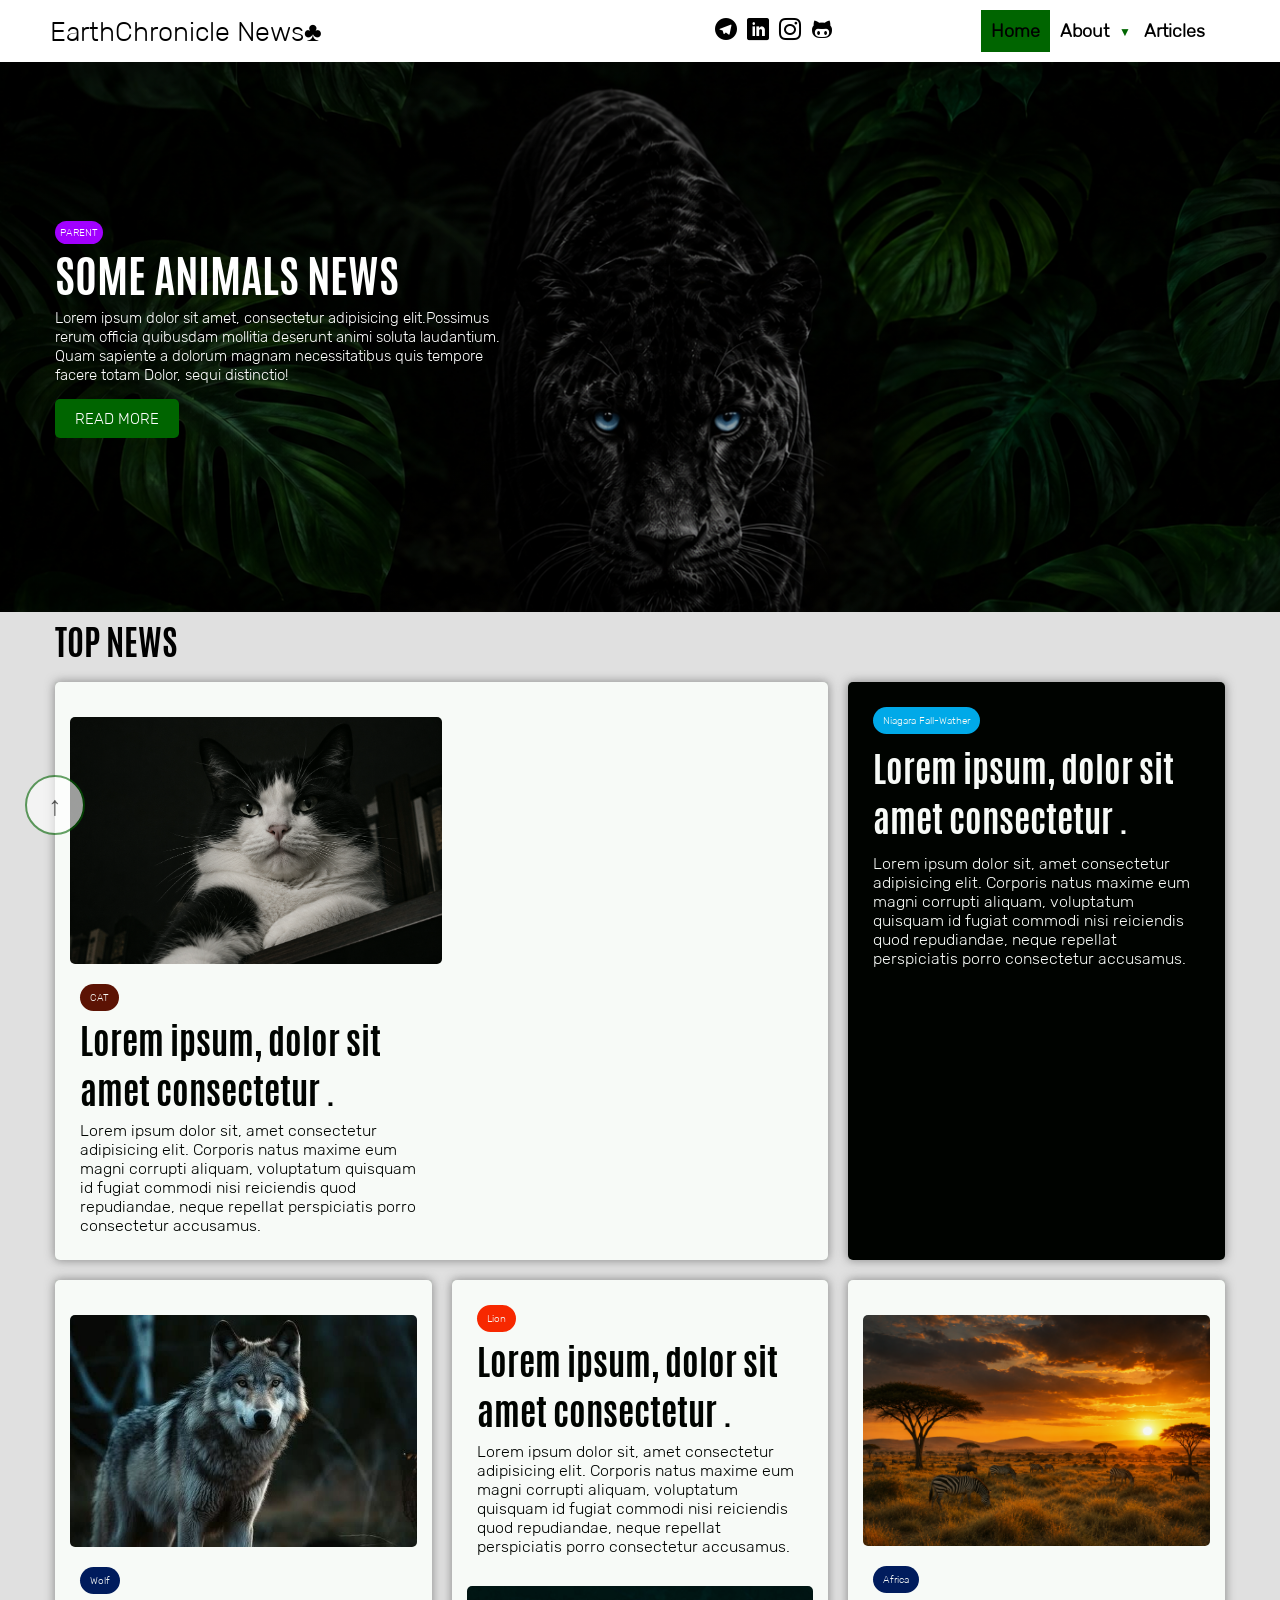
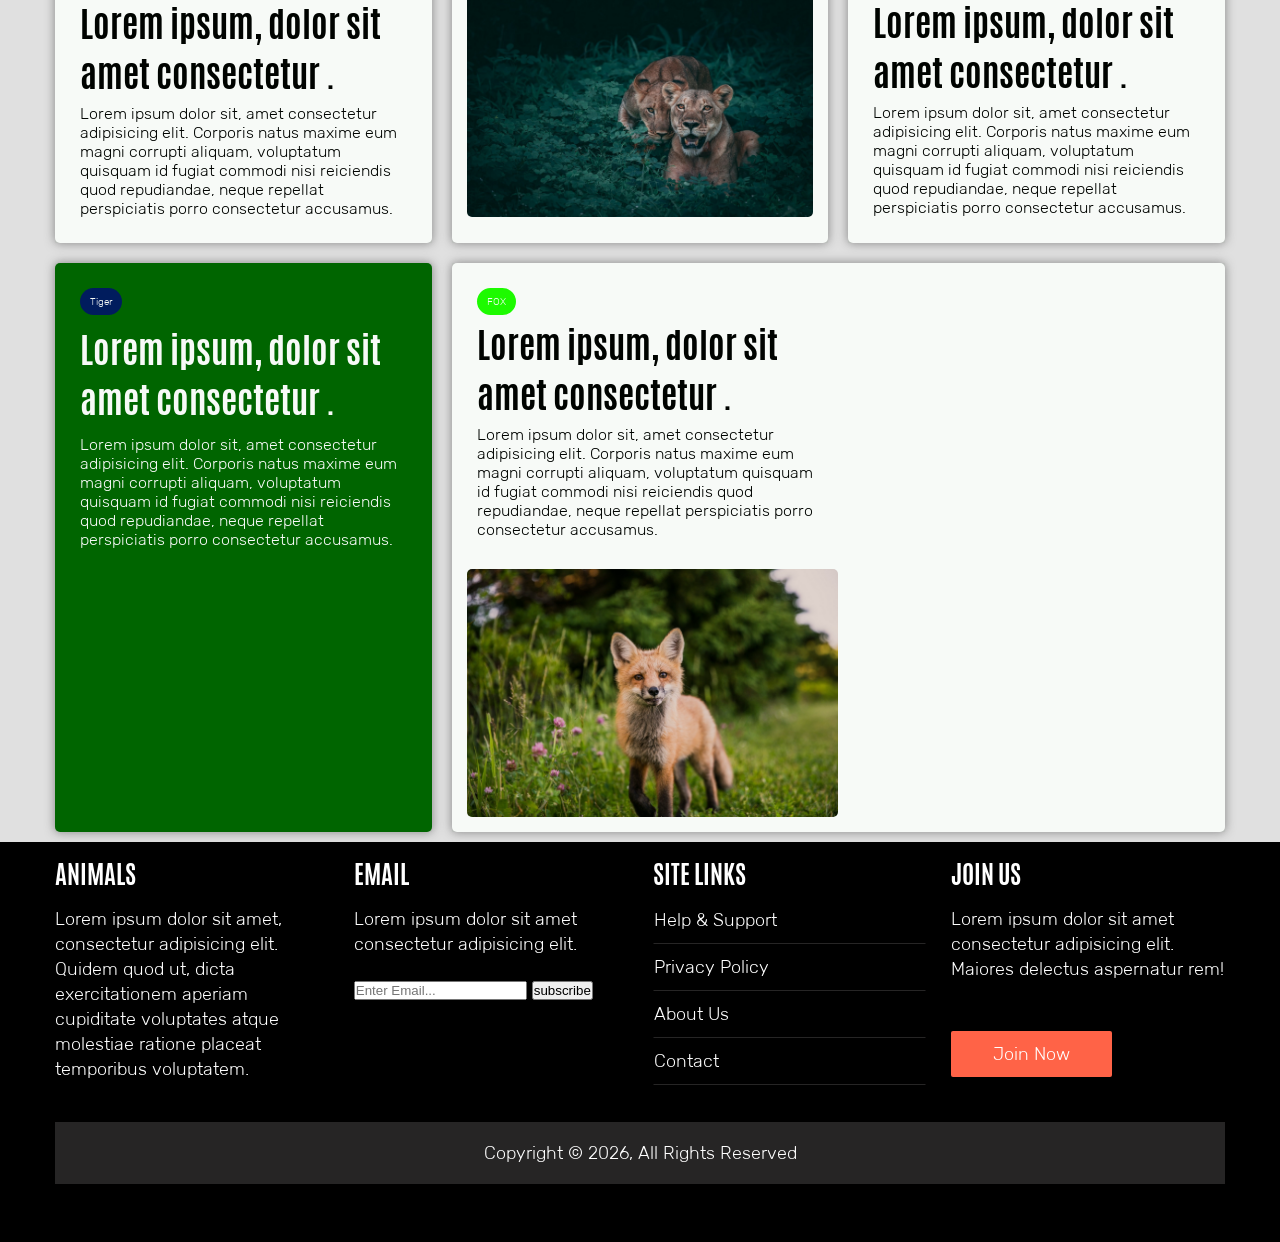
==== commit 224f1fe5: "fix: Fix sidebar dropdown" ====
--- a/index.html
+++ b/index.html
@@ -1,182 +1,312 @@
-<!DOCTYPE html>
+<!doctype html>
 <html lang="en">
-<head>
-    <meta charset="UTF-8">
-    <meta name="viewport" content="width=device-width, initial-scale=1.0">
+  <head>
+    <meta charset="UTF-8" />
+    <meta name="viewport" content="width=device-width, initial-scale=1.0" />
     <title>Earth Chronicle</title>
-    <link rel="stylesheet" href="css/icons.css">
-    <link rel="stylesheet" href="css/style.css">
-    <link rel="icon" href="images/favicons/favicon-96x96.png">
-</head>
-<body>
+    <link rel="stylesheet" href="css/icons.css" />
+    <link rel="stylesheet" href="css/style.css" />
+    <link rel="icon" href="images/favicons/favicon-96x96.png" />
+  </head>
+  <body>
     <!-- -------------------------| header |--------------------------- -->
     <header>
-        <div class="middle nav-inner"> 
-            <!-- -------------------------| logo-website |--------------------------- -->
-            <a class="logo-site" href="#">EarthChronicle News♣</a>
-            <!-- -------------------------| socials-icon |--------------------------- -->
-            <div class="socials">
-                <a class="socials__links" href="#">
-                    <i class="icon-telegram"></i>
-                </a>
-                <a class="socials__links" href="#">
-                    <i class="icon-linkedin"></i>
-                </a>
-                <a class="socials__links" href="#">
-                    <i class="icon-instagram"></i>
-                </a>
-                <a class="socials__links" href="#">
-                    <i class="icon-github"></i>
-                </a>
-            </div>
-            <!-- -------------------------| navigation-menu |--------------------------- -->
-            <nav class="menu">
-                <!-- -------------------------| navigation-hamburger-menu |--------------------------- -->
-                <!-- <label
-                    class="hamburger"
-                    for="menu-toggle"
-                    aria-label="Toggle Navigation">
-                    <input type="checkbox" id="menu-toggle" class="hamburger__input" />
-                    <span class="hamburger__icon"></span>
-                </label> -->
-                <ul class="menu__list">
-                    <li class="menu__item">
-                        <a class="menu__link we-are-in-page" href="index.html">Home</a>
-                    </li>
-                    <li class="menu__item">
-                        <a class="menu__link" href="about.html">About</a>
-                    </li>
-                    <li class="menu__item">
-                        <a class="menu__link details" href="articles.html">Articles</a>
-                        <ul class="menu__bench__list">
-                            <li class="bench__item"><a class="bench__link" href="">Environmental Articles</a></li>
-                            <li class="bench__item"><a class="bench__link" href="">Watershed Management Articles</a></li>
-                            <li class="bench__item"><a class="bench__link" href="">Field Study Articles</a></li>
-                        </ul>
-                    </li>
-                </ul>
-            </nav>
+      <div class="middle nav-inner">
+        <!-- -------------------------| logo-website |--------------------------- -->
+        <a class="logo-site" href="index.html">EarthChronicle News♣</a>
+        <!-- -------------------------| socials-icon |--------------------------- -->
+        <div class="socials">
+          <a class="socials__links" href="#" aria-label="Telegram">
+            <i class="icon-telegram"></i>
+          </a>
+          <a class="socials__links" href="#" aria-label="LinkedIn">
+            <i class="icon-linkedin"></i>
+          </a>
+          <a class="socials__links" href="#" aria-label="Instagram">
+            <i class="icon-instagram"></i>
+          </a>
+          <a class="socials__links" href="#" aria-label="GitHub">
+            <i class="icon-github"></i>
+          </a>
         </div>
+        <!-- -------------------------| navigation-menu |--------------------------- -->
+        <nav class="menu" aria-label="Main Navigation">
+          <!-- -------------------------| navigation-hamburger-menu |--------------------------- -->
+          <label
+            class="menu__hamburger"
+            for="menu-toggle"
+            aria-label="Toggle Navigation">
+            <input type="checkbox" id="menu-toggle" class="hamburger__input" />
+          </label>
+          <ul class="menu__list">
+            <li class="menu__item">
+              <a class="menu__link we-are-in-page" href="index.html">Home</a>
+            </li>
+            <li class="menu__item">
+              <a class="menu__link" href="about.html">About</a>
+            </li>
+            <li class="menu__item">
+              <a class="menu__link details" href="articles.html">Articles</a>
+              <ul class="menu__bench__list">
+                <li class="bench__item">
+                  <a class="bench__link" href="environmental-article.html"
+                    >Environmental Articles</a
+                  >
+                </li>
+                <li class="bench__item">
+                  <a class="bench__link" href="#"
+                    >Watershed Management Articles</a
+                  >
+                </li>
+                <li class="bench__item">
+                  <a class="bench__link" href="#">Field Study Articles</a>
+                </li>
+              </ul>
+            </li>
+          </ul>
+        </nav>
+      </div>
     </header>
     <!-- -------------------------| main-index |--------------------------- -->
     <main class="index">
-        <!-- -------------------------| general-hero-classes (between index and about)|--------------------------- -->
-        <section class="hero">
-            <div class="middle">
-                <div class="hero__information">
-                    <a class="hero__link" href="#">PARENT</a>
-                    <h1 class="hero__title">SOME ANIMALS NEWS</h1>
-                    <p class="hero__description">Lorem ipsum dolor sit amet, consectetur adipisicing elit.Possimus rerum
-                    officia quibusdam mollitia deserunt animi soluta laudantium. Quam
-                    sapiente a dolorum magnam necessitatibus quis tempore facere totam
-                    Dolor, sequi distinctio!</p>
-                    <a class="hero__read-more" href="">READ MORE</a>
-                </div>
-            </div>
-        </section>
-        <!-- -------------------------| news |--------------------------- -->
-        <section class="news">
-            <div class="middle">
-                <h2 class="news__title">TOP NEWS</h2>
-                <ul class="news__list">
+      <!-- -------------------------| general-hero-classes (between index and about)|--------------------------- -->
+      <section class="hero">
+        <div class="middle">
+          <div class="hero__information">
+            <a class="hero__link" href="#">PARENT</a>
+            <h1 class="hero__title">SOME ANIMALS NEWS</h1>
+            <p class="hero__description">
+              Lorem ipsum dolor sit amet, consectetur adipisicing elit.Possimus
+              rerum officia quibusdam mollitia deserunt animi soluta laudantium.
+              Quam sapiente a dolorum magnam necessitatibus quis tempore facere
+              totam Dolor, sequi distinctio!
+            </p>
+            <a class="hero__read-more" href="#">READ MORE</a>
+          </div>
+        </div>
+      </section>
+      <!-- -------------------------| news |--------------------------- -->
+      <section class="news">
+        <div class="middle">
+          <h2 class="news__title">TOP NEWS</h2>
+          <ul class="news__list">
+            <li class="news__card">
+              <article class="news__article">
+                <img
+                  class="news__img"
+                  src="images/animal1.png"
+                  alt="Cat in nature" />
+                <div class="news__content">
+                  <a class="category-btn c-3-btn" href="#">CAT</a>
+                  <h3 class="news__title">
+                    <a class="news__link" href="articles/cat-article_1.html"
+                      >Lorem ipsum, dolor sit amet consectetur .</a
+                    >
+                  </h3>
+                  <p class="news__description">
+                    Lorem ipsum dolor sit, amet consectetur adipisicing elit.
+                    Corporis natus maxime eum magni corrupti aliquam, voluptatum
+                    quisquam id fugiat commodi nisi reiciendis quod repudiandae,
+                    neque repellat perspiciatis porro consectetur accusamus.
+                  </p>
+                </div>
+              </article>
+            </li>
+            <li class="news__card">
+              <article class="news__article">
+                <div class="news__content">
+                  <a class="category-btn c-6-btn" href="#"
+                    >Niagara Fall-Wather</a
+                  >
+                  <h3 class="news__title news__different">
+                    <a class="news__link" href="articles/niagara-article.html"
+                      >Lorem ipsum, dolor sit amet consectetur .</a
+                    >
+                  </h3>
+                  <p class="news__description">
+                    Lorem ipsum dolor sit, amet consectetur adipisicing elit.
+                    Corporis natus maxime eum magni corrupti aliquam, voluptatum
+                    quisquam id fugiat commodi nisi reiciendis quod repudiandae,
+                    neque repellat perspiciatis porro consectetur accusamus.
+                  </p>
+                </div>
+              </article>
+            </li>
 
-                    <li class="news__card">
-                        <img class="news__img" src="images/animal1.png" alt="Cat">
-                        <div class="news__content">
-                        <span class="category-btn c-3-btn">CAT</span>
-                        <h3 class="news__title"><a class="news__link" href="articles/cat-article_1.html">Lorem ipsum, dolor sit amet consectetur .</a></h3>
-                        <p class="news__description">Lorem ipsum dolor sit, amet consectetur adipisicing elit. Corporis natus maxime eum magni corrupti aliquam, voluptatum quisquam id fugiat commodi nisi reiciendis quod repudiandae, neque repellat perspiciatis porro consectetur accusamus.</p>
-                        </div>
-                    </li>
-                    <li class="news__card">
-                        <div class="news__content">
-                        <span class="category-btn c-6-btn">Niagara Fall-Wather</span>
-                        <h3 class="news__title news__different"><a class="news__link" href="articles/niagara-article.html">Lorem ipsum, dolor sit amet consectetur .</a></h3>
-                        <p class="news__description">Lorem ipsum dolor sit, amet consectetur adipisicing elit. Corporis natus maxime eum magni corrupti aliquam, voluptatum quisquam id fugiat commodi nisi reiciendis quod repudiandae, neque repellat perspiciatis porro consectetur accusamus.</p>
-                        </div>
-                    </li>
-                    
-                    <li class="news__card">
-                        <img src="images/animal2.jpg" alt="Wolf">
-                        <div class="news__content">
-                        <span class="category-btn c-4-btn">Wolf</span>
-                        <h3 class="news__title"><a class="news__link" href="articles/wolf_article_1.html">Lorem ipsum, dolor sit amet consectetur .</a></h3>
-                        <p class="news__description">Lorem ipsum dolor sit, amet consectetur adipisicing elit. Corporis natus maxime eum magni corrupti aliquam, voluptatum quisquam id fugiat commodi nisi reiciendis quod repudiandae, neque repellat perspiciatis porro consectetur accusamus.</p>
-                        </div>
-                    </li>
-                    <li class="news__card">
-                        <div class="news__content">
-                        <span class="category-btn c-2-btn">Lion</span>
-                        <h3 class="news__title"><a class="news__link" href="articles/liones-article.html">Lorem ipsum, dolor sit amet consectetur .</a></h3>
-                        <p class="news__description">Lorem ipsum dolor sit, amet consectetur adipisicing elit. Corporis natus maxime eum magni corrupti aliquam, voluptatum quisquam id fugiat commodi nisi reiciendis quod repudiandae, neque repellat perspiciatis porro consectetur accusamus.</p>
-                        </div>
-                        <img src="images/animal3.jpg" alt="how-to-live-at-jungle">
-                    </li>
-                    <li class="news__card">
-                        <img src="images/area8.png" alt="Africa">
-                        <div class="news__content">
-                        <span class="category-btn c-4-btn">Africa</span>
-                        <h3 class="news__title"><a class="news__link" href="articles/africa-article.html">Lorem ipsum, dolor sit amet consectetur .</a></h3>
-                        <p class="news__description">Lorem ipsum dolor sit, amet consectetur adipisicing elit. Corporis natus maxime eum magni corrupti aliquam, voluptatum quisquam id fugiat commodi nisi reiciendis quod repudiandae, neque repellat perspiciatis porro consectetur accusamus.</p>
-                        </div>
-                    </li>
+            <li class="news__card">
+              <article class="news__article">
+                <img
+                  class="news__img"
+                  src="images/animal2.jpg"
+                  alt="Wolf in the wild" />
+                <div class="news__content">
+                  <a class="category-btn c-4-btn" href="#">Wolf</a>
+                  <h3 class="news__title">
+                    <a class="news__link" href="articles/wolf_article_1.html"
+                      >Lorem ipsum, dolor sit amet consectetur .</a
+                    >
+                  </h3>
+                  <p class="news__description">
+                    Lorem ipsum dolor sit, amet consectetur adipisicing elit.
+                    Corporis natus maxime eum magni corrupti aliquam, voluptatum
+                    quisquam id fugiat commodi nisi reiciendis quod repudiandae,
+                    neque repellat perspiciatis porro consectetur accusamus.
+                  </p>
+                </div>
+              </article>
+            </li>
+            <li class="news__card">
+              <article class="news__article">
+                <div class="news__content">
+                  <a class="category-btn c-2-btn" href="#">Lion</a>
+                  <h3 class="news__title">
+                    <a class="news__link" href="articles/liones-article.html"
+                      >Lorem ipsum, dolor sit amet consectetur .</a
+                    >
+                  </h3>
+                  <p class="news__description">
+                    Lorem ipsum dolor sit, amet consectetur adipisicing elit.
+                    Corporis natus maxime eum magni corrupti aliquam, voluptatum
+                    quisquam id fugiat commodi nisi reiciendis quod repudiandae,
+                    neque repellat perspiciatis porro consectetur accusamus.
+                  </p>
+                </div>
+                <img
+                  class="news__img"
+                  src="images/animal3.jpg"
+                  alt="Wildlife in jungle" />
+              </article>
+            </li>
+            <li class="news__card">
+              <article class="news__article">
+                <img
+                  class="news__img"
+                  src="images/area8.png"
+                  alt="African landscape" />
+                <div class="news__content">
+                  <a class="category-btn c-4-btn" href="#">Africa</a>
+                  <h3 class="news__title">
+                    <a class="news__link" href="articles/africa-article.html"
+                      >Lorem ipsum, dolor sit amet consectetur .</a
+                    >
+                  </h3>
+                  <p class="news__description">
+                    Lorem ipsum dolor sit, amet consectetur adipisicing elit.
+                    Corporis natus maxime eum magni corrupti aliquam, voluptatum
+                    quisquam id fugiat commodi nisi reiciendis quod repudiandae,
+                    neque repellat perspiciatis porro consectetur accusamus.
+                  </p>
+                </div>
+              </article>
+            </li>
 
-                    <li class="news__card">
-                        <div class="news__content">
-                        <span class="category-btn c-4-btn">Tiger</span>
-                        <h3 class="news__title news__different"><a class="news__link" href="articles/tiger-article_1.html">Lorem ipsum, dolor sit amet consectetur .</a></h3>
-                        <p class="news__description">Lorem ipsum dolor sit, amet consectetur adipisicing elit. Corporis natus maxime eum magni corrupti aliquam, voluptatum quisquam id fugiat commodi nisi reiciendis quod repudiandae, neque repellat perspiciatis porro consectetur accusamus.</p>
-                        </div>
-                    </li>
-                    <li class="news__card">
-                        <div class="news__content">
-                        <span class="category-btn c-5-btn">FOX</span>
-                        <h3 class="news__title"><a class="news__link" href="articles/oreng-fox.html">Lorem ipsum, dolor sit amet consectetur .</a></h3>
-                        <p class="news__description">Lorem ipsum dolor sit, amet consectetur adipisicing elit. Corporis natus maxime eum magni corrupti aliquam, voluptatum quisquam id fugiat commodi nisi reiciendis quod repudiandae, neque repellat perspiciatis porro consectetur accusamus.</p>
-                        </div>
-                        <img class="news__img" src="images/animal5.jpg" alt="Fox">
-                    </li>
-                </ul>
-
-            </div>
-            <a class="scroll" href="#">
-                <div class="elevator">
-                    <i>↑</i>
-                </div>
-            </a>
-        </section>
+            <li class="news__card">
+              <article class="news__article">
+                <div class="news__content">
+                  <a class="category-btn c-4-btn" href="#">Tiger</a>
+                  <h3 class="news__title news__different">
+                    <a class="news__link" href="articles/tiger-article_1.html"
+                      >Lorem ipsum, dolor sit amet consectetur .</a
+                    >
+                  </h3>
+                  <p class="news__description">
+                    Lorem ipsum dolor sit, amet consectetur adipisicing elit.
+                    Corporis natus maxime eum magni corrupti aliquam, voluptatum
+                    quisquam id fugiat commodi nisi reiciendis quod repudiandae,
+                    neque repellat perspiciatis porro consectetur accusamus.
+                  </p>
+                </div>
+              </article>
+            </li>
+            <li class="news__card">
+              <article class="news__article">
+                <div class="news__content">
+                  <a class="category-btn c-5-btn" href="#">FOX</a>
+                  <h3 class="news__title">
+                    <a class="news__link" href="articles/oreng-fox.html"
+                      >Lorem ipsum, dolor sit amet consectetur .</a
+                    >
+                  </h3>
+                  <p class="news__description">
+                    Lorem ipsum dolor sit, amet consectetur adipisicing elit.
+                    Corporis natus maxime eum magni corrupti aliquam, voluptatum
+                    quisquam id fugiat commodi nisi reiciendis quod repudiandae,
+                    neque repellat perspiciatis porro consectetur accusamus.
+                  </p>
+                </div>
+                <img
+                  class="news__img"
+                  src="images/animal5.jpg"
+                  alt="Orange fox" />
+              </article>
+            </li>
+          </ul>
+        </div>
+        <a class="scroll" href="#" aria-label="Scroll to top">
+          <div class="elevator">
+            <i>↑</i>
+          </div>
+        </a>
+      </section>
     </main>
     <!------------------------------------| footer |------------------------------------->
-    <footer> 
-        <div class="middle">
-            <ul class="footer__list">
-                <li class="footer__item">
-                    <h3 class="footer__title">ANIMALS</h3>
-                    <p class="footer__description">Lorem ipsum dolor sit amet, consectetur adipisicing elit. Quidem quod ut, dicta exercitationem aperiam cupiditate voluptates atque molestiae ratione placeat temporibus voluptatem.</p>
-                </li>
-                <li class="footer__item">
-                    <h3 class="footer__title">EMAIL</h3>
-                    <p class="footer__description">Lorem ipsum dolor sit amet consectetur adipisicing elit.</p>
-                    <input class="email" type="email" placeholder="Enter Email...">
-                    <input type="submit" value="subscribe">
-                </li>
-                <li class="footer__item">
-                    <h3 class="footer__title">SITE LINKS</h3>
-                    <ul class="footer__point">
-                        <li class="point__item"><a class="point__link" href="#">Help & Support</a></li>
-                        <li class="point__item"><a class="point__link" href="#">Privacy Policy</a></li>
-                        <li class="point__item"><a class="point__link" href="about.html">About Us</a></li>
-                        <li class="point__item"><a class="point__link" href="#">Contact</a></li>
-                    </ul>
-                </li>
-                <li class="footer__item">
-                    <h3 class="footer__title">JOIN US</h3>
-                    <p class="footer__description">Lorem ipsum dolor sit amet consectetur adipisicing elit. Maiores delectus aspernatur rem!</p>
-                    <a class="footer__link" href="#">Join Now</a>
-                </li>
+    <footer>
+      <div class="middle">
+        <ul class="footer__list">
+          <li class="footer__item">
+            <h3 class="footer__title">ANIMALS</h3>
+            <p class="footer__description">
+              Lorem ipsum dolor sit amet, consectetur adipisicing elit. Quidem
+              quod ut, dicta exercitationem aperiam cupiditate voluptates atque
+              molestiae ratione placeat temporibus voluptatem.
+            </p>
+          </li>
+          <li class="footer__item">
+            <h3 class="footer__title">EMAIL</h3>
+            <p class="footer__description">
+              Lorem ipsum dolor sit amet consectetur adipisicing elit.
+            </p>
+            <form class="footer__form" action="#" method="POST">
+              <input
+                class="email"
+                type="email"
+                name="email"
+                placeholder="Enter Email..."
+                required
+                aria-label="Email Address" />
+              <button type="submit" class="footer__submit">subscribe</button>
+            </form>
+          </li>
+          <li class="footer__item">
+            <h3 class="footer__title">SITE LINKS</h3>
+            <ul class="footer__point">
+              <li class="point__item">
+                <a class="point__link" href="#">Help & Support</a>
+              </li>
+              <li class="point__item">
+                <a class="point__link" href="#">Privacy Policy</a>
+              </li>
+              <li class="point__item">
+                <a class="point__link" href="about.html">About Us</a>
+              </li>
+              <li class="point__item">
+                <a class="point__link" href="#">Contact</a>
+              </li>
             </ul>
-            <div class="footer__copyright">Copyright &copy; 2026, All Rights Reserved</div>
+          </li>
+          <li class="footer__item">
+            <h3 class="footer__title">JOIN US</h3>
+            <p class="footer__description">
+              Lorem ipsum dolor sit amet consectetur adipisicing elit. Maiores
+              delectus aspernatur rem!
+            </p>
+            <a class="footer__link" href="#">Join Now</a>
+          </li>
+        </ul>
+        <div class="footer__copyright">
+          Copyright &copy; 2026, All Rights Reserved
         </div>
+      </div>
     </footer>
-</body>
-</html>+  </body>
+</html>
--- a/css/style.css
+++ b/css/style.css
@@ -1,782 +1,1300 @@
 /* -----------------------------------------| Variables |---------------------------------------- */
-:root{
-    --color-light-gray: #e0e0e0;
-    --color-dark-icon-hover: #4e4e4e87;
-    --color-green-website: #006500;
-    --color-white: #ffffff;
-    --color-black: #000000;
-    --color-lion: #ff2600;
-    --color-leopart: #a200ff;
-    --color-cat: #5f1004;
-    --color-wolf: #001a60;
-    --color-fox: #1eff00;
-    --color-join-btn: #ff6347;
-    --color-niagara:#00abef;
-    --font-h1: 45px;
-    --font-h2: 35px;
-    --font-h3: 25px;
-    --font-p: 15px;
-    --font-p-improtent: 18px;
-    --font-a-animal: 10px;
-    --font-icon: 22px;
-    --font-icon-improtent: 27px;
-    /* --padding:;
-    --morgin:; */
-    --max-width: 1200px;
-}
+:root {
+  --color-light-gray: #e0e0e0;
+  --color-dark-icon-hover: #4e4e4e87;
+  --color-green-website: #006500;
+  --color-white: #ffffff;
+  --color-black: #000000;
+  --color-lion: #ff2600;
+  --color-leopart: #a200ff;
+  --color-cat: #5f1004;
+  --color-wolf: #001a60;
+  --color-fox: #1eff00;
+  --color-join-btn: #ff6347;
+  --color-niagara: #00abef;
+  --font-h1: 45px;
+  --font-h2: 35px;
+  --font-h3: 25px;
+  --font-p: 15px;
+  --font-p-improtent: 18px;
+  --font-a-animal: 10px;
+  --font-icon: 22px;
+  --font-icon-improtent: 27px;
+  --max-width: 1200px;
+  /* for hamburger menu */
+  --bar-width: 35px;
+  --bar-height: 4px;
+  --hamburger-gap: 8px;
+  --hamburger-margin: 9px;
+  --animation-timing: 200ms ease-in-out;
+  --hamburger-height: calc(var(--bar-height) * 3 + var(--hamburger-gap) * 2);
+}
+
 /* -----------------------------------------| Tags |---------------------------------------- */
 *,
 *::after,
-*::before{
-    padding: 0;
-    margin: 0;
-    box-sizing: border-box;
-}
-html{
-    scroll-behavior: smooth;
-}
-body{
-    background-color: var(--color-light-gray);
-    font-family: 'font-rubik-light';
-}
-h1,h2,h3,
-h4,h5,h6{
-    font-family: 'font-antonio-bold';
-}
-ul{
-    list-style: none;
-}
-a{
-    text-decoration: none;
-    color: var(--color-black);
-}
-img{
-    width: 100%;
-    display: block;
-}
+*::before {
+  padding: 0;
+  margin: 0;
+  box-sizing: border-box;
+}
+
+html {
+  scroll-behavior: smooth;
+}
+
+body {
+  background-color: var(--color-light-gray);
+  font-family: "font-rubik-light", sans-serif;
+}
+
+h1,
+h2,
+h3,
+h4,
+h5,
+h6 {
+  font-family: "font-antonio-bold", sans-serif;
+}
+
+ul {
+  list-style: none;
+}
+
+a {
+  text-decoration: none;
+  color: var(--color-black);
+}
+
+img {
+  width: 100%;
+  display: block;
+}
+
 /* -----------------------------------------| Fonts |---------------------------------------- */
-@font-face{
-    font-family: 'font-antonio-bold';
-    src: url('../fonts/Antonio-Bold.ttf');
-    font-weight: normal;
-    font-style: normal;
-}
-@font-face{
-    font-family: 'font-antonio-regular';
-    src: url('../fonts/Antonio-Regular.ttf');
-    font-weight: normal;
-    font-style: normal;
-}
-@font-face{
-    font-family: 'font-rubik-light';
-    src: url('../fonts/Rubik-Light.ttf');
-    font-weight: normal;
-    font-style: normal;
-}
+@font-face {
+  font-family: "font-antonio-bold";
+  src: url("../fonts/Antonio-Bold.ttf");
+  font-weight: normal;
+  font-style: normal;
+}
+@font-face {
+  font-family: "font-antonio-regular";
+  src: url("../fonts/Antonio-Regular.ttf");
+  font-weight: normal;
+  font-style: normal;
+}
+@font-face {
+  font-family: "font-rubik-light";
+  src: url("../fonts/Rubik-Light.ttf");
+  font-weight: normal;
+  font-style: normal;
+}
+
 /* -----------------------------------------| General-Classes |---------------------------------------- */
-.middle{
-    max-width: var(--max-width);
-    padding: 0 15px;
-    margin: 0 auto;
-}
+.middle {
+  max-width: var(--max-width);
+  padding: 0 15px;
+  margin: 0 auto;
+}
+
 /* hero */
-.hero{
-    display: flex;
-    align-items: center;
-    height: 550px;
-    background:linear-gradient(rgba(0, 0, 0, 0.35) ,rgba(0, 0, 0, 0.35)), url(../images/hero.png) no-repeat center 60% / cover fixed;
-}
-.hero__information{
-    display: flex;
-    flex-direction: column;
-    align-items: flex-start;
-    color: var(--color-white);
-}
-.hero__link{
-    font-size: var(--font-a-animal);
-    background-color: var(--color-leopart);
-    color: var(--color-white);
-    padding: 5px;
-    border-radius: 50px;
-    transition: 0.5s;
-}
-.hero__link:hover{
-    background-color: var(--color-white);
-    color: var(--color-leopart);
-}
-.hero__title{
-    font-size: var(--font-h1);
-}
-.hero__description{
-    width: 40%;
-    font-size: var(--font-p);
-}
-.hero__read-more{
-    margin-block: 15px;
-    padding: 10px 20px;
-    font-size: var(--font-p);
-    background-color: var(--color-green-website);
-    color: var(--color-white);
-    border-radius: 5px;
-}
-.category-btn{
-    font-size: var(--font-a-animal);
-    color: var(--color-white);
-    padding: 7px 10px;
-    border-radius: 50px;
-    display: inline-flex;
-    transition: 0.5s;
-}
-.c-1-btn{
-    background-color: var(--color-leopart);
-}
-.c-2-btn{
-    background-color: var(--color-lion);
-}
-.c-3-btn{
-    background-color: var(--color-cat);
-}
-.c-4-btn{
-    background-color: var(--color-wolf);
-}
-.c-5-btn{
-    background-color: var(--color-fox);
-}
-.c-6-btn{
-    background-color: var(--color-niagara);
-}
-.elevator{
-    width: 60px;
-    height: 60px;
-    font-size: var(--font-icon-improtent);
-    font-weight: bold;
-    background-color: var(--color-white);
-    color: var(--color-black);
-    border-radius: 50%;
-    border: 2px solid var(--color-green-website);
-    display: flex;
-    justify-content: center;
-    align-items: center;
-    position: fixed;
-    bottom: 65px;
-    left: 25px;
-    opacity: 0.6;
-    z-index: 50;
-    transition: 0.5s;
-}
-.elevator:hover{
-    opacity: 1;
-}
+.hero {
+  display: flex;
+  align-items: center;
+  height: 550px;
+  background:
+    linear-gradient(rgba(0, 0, 0, 0.35), rgba(0, 0, 0, 0.35)),
+    url(../images/hero.png) no-repeat center 60% / cover fixed;
+}
+
+.hero__information {
+  display: flex;
+  flex-direction: column;
+  align-items: flex-start;
+  color: var(--color-white);
+}
+
+.hero__link {
+  font-size: var(--font-a-animal);
+  background-color: var(--color-leopart);
+  color: var(--color-white);
+  padding: 5px;
+  border-radius: 50px;
+  transition: 0.5s;
+}
+
+.hero__link:hover {
+  background-color: var(--color-white);
+  color: var(--color-leopart);
+}
+
+.hero__title {
+  font-size: var(--font-h1);
+}
+
+.hero__description {
+  width: 40%;
+  font-size: var(--font-p);
+}
+
+.hero__read-more {
+  margin-block: 15px;
+  padding: 10px 20px;
+  font-size: var(--font-p);
+  background-color: var(--color-green-website);
+  color: var(--color-white);
+  border-radius: 5px;
+}
+
+.category-btn {
+  font-size: var(--font-a-animal);
+  color: var(--color-white);
+  padding: 7px 10px;
+  border-radius: 50px;
+  display: inline-flex;
+  transition: 0.5s;
+}
+
+.c-1-btn {
+  background-color: var(--color-leopart);
+}
+.c-2-btn {
+  background-color: var(--color-lion);
+}
+.c-3-btn {
+  background-color: var(--color-cat);
+}
+.c-4-btn {
+  background-color: var(--color-wolf);
+}
+.c-5-btn {
+  background-color: var(--color-fox);
+}
+.c-6-btn {
+  background-color: var(--color-niagara);
+}
+
+.elevator {
+  width: 60px;
+  height: 60px;
+  font-size: var(--font-icon-improtent);
+  font-weight: bold;
+  background-color: var(--color-white);
+  color: var(--color-black);
+  border-radius: 50%;
+  border: 2px solid var(--color-green-website);
+  display: flex;
+  justify-content: center;
+  align-items: center;
+  position: fixed;
+  bottom: 65px;
+  left: 25px;
+  opacity: 0.6;
+  z-index: 50;
+  transition: 0.5s;
+}
+
+.elevator:hover {
+  opacity: 1;
+}
+
 /*------------------------------------------| Articles |---------------------------------------*/
-.info__table{
-    padding: 10px 0px;
-    display: grid;
-    grid-template-columns: 6fr 300px;
-}
-.info__article{
-    padding: 10px 10px;
-    margin: 0 10px;
-    background-color: var(--color-white);
-    font-size: var(--font-p-improtent);
-    font-weight: bold;
-    line-height: 30px;
-}
-.info__title{
-    font-size: var(--font-h1);
-    line-height: 60px;
-    padding: 10px 10px;
-}
-.info__writer{
-    padding: 10px 5px;
-    background-color: var(--color-light-gray);
-    display: flex;
-    justify-content: space-between;
-    align-items: center;
-}
-.info__writer a{
-    padding: 4px 16px;
-}
-.adv__article{
-    padding: 0 0;
-    background-color: transparent;
-    height: 480px;
-    font-size: var(--font-p-improtent);
-    font-weight: bold;
-    display: grid;
-    grid-template-rows: 1fr 1fr;
-}
-.adv__article div{
-    margin: 5px 0;
-}
-.adv__first{
-    padding: 20px 10px;
-    background-color: var(--color-green-website);
-}
-.adv__first .adv__title{
-    font-size: var(--font-h2);
-    color: var(--color-white);
-}
-.adv__first .adv__description{
-    padding: 15px 0px;
-    color: var(--color-white);
-    font-size: var(--font-p);
-}
-.adv__first .adv__link{
-    padding: 10px 100px;
-    color: var(--color-white);
-    background-color: var(--color-black);
-    font-weight: 100;
-    transition: 0.5s;
-}
-.adv__first .adv__link:hover{
-    color: var(--color-black);
-    background-color: var(--color-white);
-}
-.adv__article .adv__second{
-    padding: 20px 10px;
-    background-color: var(--color-white);
-}
-.adv__second .categories{
-    padding: 10px 0;
-    font-size: var(--font-h3);
-}
-.adv__second  .sugestion  .sugestion__item{
-    padding: 15px 0;
-    border: 1px solid transparent;
-    border-bottom-color: var(--color-black);
-}
-/* -----------------------------------------| Loyout |---------------------------------------- */
-header{
-    background-color: var(--color-white);
-}
-.nav-inner{
-    padding: 10px;
-    display: grid;
-    grid-template-columns: 5fr 4fr 2fr;
-    align-items: center;
-}
-.logo-site{
-    display: flex;
-    justify-content: flex-start;
-    align-items: center;
-    font-size: var(--font-icon-improtent);
-}
-.socials{
-    font-size: var(--font-icon);
-    display: flex;
-    justify-content: center;
-}
-.socials i{
-    padding: 0 5px;
-    transition: 0.4s;
-}
-.socials i:hover{
-    opacity: 0.5;
-}
-.menu__list{
-    display: flex;
-    justify-content: flex-end;
-    align-items: center;
-    font-size: var(--font-p-improtent);
-    font-weight: bold;
-}
-.details{
-    position: relative;
-}
-.details::after{
-    content: "▼";
-    position: absolute;
-    top: 30%;
-    left: 100%;
-    transform: translate(-100% -50%);
-    color: var(--color-green-website);
-    transition: 0.5s;
-}
-.details:hover::after{
-    content: "▲";
-}
-.menu__bench__list{
-    display: none;
-    position: relative;
-    transition: 1s;
-}
-.bench__item{
-    padding: 10px 0px;
-}
-.bench__item:hover .bench__link{
-    background: var(--color-dark-icon-hover);
-    color: var(--color-light-gray);
-}
-.bench__link{
-    padding: 5px 5px;
-    border-radius: 20px;
-}
-.menu__item:last-child:hover > .menu__bench__list{
-    width: 310px;
-    display: block;
-    position: absolute;
-    top: 9%;
-    left: 100%;
-    transform: translate(-105% , -9%);
-    background-color: var(--color-light-gray);
-    padding: 10px 15px;
-    border-radius: 25px;
-}
-.menu__link{
-    display: block;
-    padding: 10px;
-    transition: 0.4s;
-}
-.we-are-in-page{
-    background-color: var(--color-green-website);
-    color: var(--color-white);
-    transition: 0.4s;
-}
-.menu__link:hover{
-    background-color: var(--color-dark-icon-hover);
-    color: var(--color-white);
-}
-footer{
-    height: 400px;
-    background-color: var(--color-black);
-    color: var(--color-white);
-    position: relative;
-}
-.footer__list{
-    padding: 10px 0px 20px 0px;
-    display: grid;
-    grid-template-columns: 1fr 1fr 1fr 1fr;
-    grid-gap: 25px;
-    line-height: 25px;
-    font-size: var(--font-p-improtent);
-}
-.footer__item > .email:valid{
-    border-color: var(--color-green-website);
-}
-.footer__item > .email:invalid{
-    border-color: var(--color-lion);
-}
-.footer__title{
-    padding: 10px 0px;
-    font-size: var(--font-h3);
-}
-.footer__item > input{
-    padding: 10px 22px;
-    margin: 5px auto;
-    border-radius: 3px;
-    font-size: var(--font-p-improtent);
-}
-.footer__item > input[type="submit"]{
-    padding: 10px 93px;
-    color: var(--color-white);
-    background-color: var(--color-green-website);
-}
-.footer__description{
-    padding: 10px 0 20px 0;
-}
-.footer__item:last-child > .footer__description{
-    padding: 10px 0 60px 0;
-}
-.footer__link{
-    padding: 10px 40px;
-    color: var(--color-white);
-    background-color: var(--color-join-btn);
-    border-radius: 2px;
-    border: 2px solid transparent;
-    transition: 0.4s;
-}
-.footer__link:hover{
-    color: var(--color-join-btn);
-    background-color: var(--color-white);
-    border-color: var(--color-join-btn);
-}
-.footer__point{
-    display: flex;
-    flex-direction: column;
-    justify-content: center;
-    align-items: flex-start;
-}
-.point__item{
-    padding: 10px 0;
-    width: 100%;
-    border:1px solid transparent;
-    border-bottom-color: #262525;
-}
-.point__link{
-    padding: 10px 0;
-    color: var(--color-white);
-}
-.footer__copyright{
-    padding: 20px 40px;
-    text-align: center;
-    background-color: #262525;
-    font-size: var(--font-p-improtent);
-}
+.info__table {
+  padding: 10px 0px;
+  display: grid;
+  grid-template-columns: 6fr 300px;
+}
+
+.info__article {
+  padding: 10px 10px;
+  margin: 0 10px;
+  background-color: var(--color-white);
+  font-size: var(--font-p-improtent);
+  font-weight: bold;
+  line-height: 30px;
+}
+
+.info__title {
+  font-size: var(--font-h1);
+  line-height: 60px;
+  padding: 10px 10px;
+}
+
+.info__writer {
+  padding: 10px 5px;
+  background-color: var(--color-light-gray);
+  display: flex;
+  justify-content: space-between;
+  align-items: center;
+}
+
+.info__writer a {
+  padding: 4px 16px;
+}
+
+.adv__article {
+  padding: 0 0;
+  background-color: transparent;
+  height: 480px;
+  font-size: var(--font-p-improtent);
+  font-weight: bold;
+  display: grid;
+  grid-template-rows: 1fr 1fr;
+}
+
+.adv__article div {
+  margin: 5px 0;
+}
+
+.adv__first {
+  padding: 20px 10px;
+  background-color: var(--color-green-website);
+}
+
+.adv__first .adv__title {
+  font-size: var(--font-h2);
+  color: var(--color-white);
+}
+
+.adv__first .adv__description {
+  padding: 15px 0px;
+  color: var(--color-white);
+  font-size: var(--font-p);
+}
+
+.adv__first .adv__link {
+  padding: 10px 100px;
+  color: var(--color-white);
+  background-color: var(--color-black);
+  font-weight: 100;
+  transition: 0.5s;
+}
+
+.adv__first .adv__link:hover {
+  color: var(--color-black);
+  background-color: var(--color-white);
+}
+
+.adv__article .adv__second {
+  padding: 20px 10px;
+  background-color: var(--color-white);
+}
+
+.adv__second .categories {
+  padding: 10px 0;
+  font-size: var(--font-h3);
+}
+
+.adv__second .sugestion .sugestion__item {
+  padding: 15px 0;
+  border: 1px solid transparent;
+  border-bottom-color: var(--color-black);
+}
+
+/* -----------------------------------------| Layout |---------------------------------------- */
+header {
+  background-color: var(--color-white);
+}
+
+.nav-inner {
+  padding: 10px;
+  display: grid;
+  grid-template-columns: 5fr 4fr 2fr;
+  align-items: center;
+}
+
+.logo-site {
+  display: flex;
+  justify-content: flex-start;
+  align-items: center;
+  font-size: var(--font-icon-improtent);
+}
+
+.socials {
+  font-size: var(--font-icon);
+  display: flex;
+  justify-content: center;
+}
+
+.socials i {
+  padding: 0 5px;
+  transition: 0.4s;
+}
+
+.socials i:hover {
+  opacity: 0.5;
+}
+
+.menu__item {
+  position: relative;
+}
+
+.menu__list {
+  display: flex;
+  justify-content: flex-end;
+  align-items: center;
+  font-size: var(--font-p-improtent);
+  font-weight: bold;
+}
+
+.menu__hamburger {
+  display: none;
+  align-self: flex-end;
+  --x-width: calc(var(--hamburger-height) * 1.19);
+  flex-direction: column;
+  gap: var(--hamburger-gap);
+  width: max-content;
+  z-index: 100;
+  position: fixed;
+  top: 45px;
+  right: 10px;
+  cursor: pointer;
+}
+
+.menu__hamburger:has(#menu-toggle:focus-visible)::after,
+.menu__hamburger:has(#menu-toggle:focus-visible)::before,
+.menu__hamburger #menu-toggle:focus-visible {
+  border: 1px solid var(--background);
+  box-shadow: 0 0 1px var(--foreground);
+}
+
+.menu__hamburger::after,
+.menu__hamburger::before,
+.menu__hamburger #menu-toggle {
+  content: "";
+  width: var(--bar-width);
+  height: var(--bar-height);
+  background-color: green;
+  transition:
+    opacity var(--animation-timing),
+    width var(--animation-timing),
+    transform var(--animation-timing);
+  transform-origin: left center;
+}
+
+.menu__hamburger:has(#menu-toggle:checked)::before {
+  transform: translate(0, calc(var(--bar-height) / -2)) rotate(45deg);
+  width: var(--x-width);
+}
+
+.menu__hamburger:has(#menu-toggle:checked)::after {
+  transform: translate(0, calc(var(--bar-height) / -2)) rotate(-45deg);
+  width: var(--x-width);
+}
+
+.menu__hamburger #menu-toggle:checked {
+  opacity: 0;
+  width: 0;
+}
+
+.menu__hamburger #menu-toggle {
+  appearance: none;
+  border: none;
+  pointer-events: none;
+}
+
+.details {
+  position: relative;
+  padding-left: 20px;
+}
+
+.details::after {
+  content: "▼";
+  position: absolute;
+  top: 50%;
+  left: 0;
+  transform: translateY(-50%);
+  color: var(--color-green-website);
+  transition: 0.5s;
+  font-size: 12px;
+}
+
+.details:hover::after {
+  content: "▲";
+}
+
+/* زیرمنو پایه */
+.menu__bench__list {
+  display: none;
+}
+
+.bench__item {
+  padding: 10px 0px;
+}
+
+.bench__item:hover .bench__link {
+  background: var(--color-dark-icon-hover);
+  color: var(--color-light-gray);
+}
+
+.bench__link {
+  padding: 5px 5px;
+  border-radius: 20px;
+  display: block;
+}
+
+/* نمایش زیرمنو موقع هاور روی آیتم والد */
+.menu__item:hover > .menu__bench__list {
+  display: block !important;
+}
+
+.menu__link {
+  display: block;
+  padding: 10px;
+  transition: 0.4s;
+}
+
+.menu__link:not(:last-child) {
+  padding: 10px 25px;
+}
+
+.we-are-in-page {
+  background-color: var(--color-green-website);
+  color: var(--color-white);
+  transition: 0.4s;
+}
+
+.menu__link:hover {
+  background-color: var(--color-dark-icon-hover);
+  color: var(--color-white);
+}
+
+footer {
+  height: 400px;
+  background-color: var(--color-black);
+  color: var(--color-white);
+  position: relative;
+}
+
+.footer__list {
+  padding: 10px 0px 20px 0px;
+  display: grid;
+  grid-template-columns: 1fr 1fr 1fr 1fr;
+  grid-gap: 25px;
+  line-height: 25px;
+  font-size: var(--font-p-improtent);
+}
+
+.footer__item > .email:valid {
+  border-color: var(--color-green-website);
+}
+
+.footer__item > .email:invalid {
+  border-color: var(--color-lion);
+}
+
+.footer__title {
+  padding: 10px 0px;
+  font-size: var(--font-h3);
+}
+
+.footer__item > input {
+  padding: 10px 22px;
+  margin: 5px auto;
+  border-radius: 3px;
+  font-size: var(--font-p-improtent);
+}
+
+.footer__item > input[type="submit"] {
+  padding: 10px 93px;
+  color: var(--color-white);
+  background-color: var(--color-green-website);
+}
+
+.footer__description {
+  padding: 10px 0 20px 0;
+}
+
+.footer__item:last-child > .footer__description {
+  padding: 10px 0 60px 0;
+}
+
+.footer__link {
+  padding: 10px 40px;
+  color: var(--color-white);
+  background-color: var(--color-join-btn);
+  border-radius: 2px;
+  border: 2px solid transparent;
+  transition: 0.4s;
+}
+
+.footer__link:hover {
+  color: var(--color-join-btn);
+  background-color: var(--color-white);
+  border-color: var(--color-join-btn);
+}
+
+.footer__point {
+  display: flex;
+  flex-direction: column;
+  justify-content: center;
+  align-items: flex-start;
+}
+
+.point__item {
+  padding: 10px 0;
+  width: 100%;
+  border: 1px solid transparent;
+  border-bottom-color: #262525;
+}
+
+.point__link {
+  padding: 10px 0;
+  color: var(--color-white);
+}
+
+.footer__copyright {
+  padding: 20px 40px;
+  text-align: center;
+  background-color: #262525;
+  font-size: var(--font-p-improtent);
+}
+
 /* -----------------------------------------| Pages |---------------------------------------- */
 /* -----------------------------------------| index |---------------------------------------- */
-.news__list{
-    width: 100%;
-    padding: 10px 0;
-    display: grid;
-    grid-template-columns: 1fr 1fr 1fr;
-    grid-gap: 20px;
-    
-}
-.news__title{
-    font-size: var(--font-h2);
-    padding: 5px 0;
-}
-.news__card{
-    padding: 15px;
-    background-color: var(--color-white);
-    border-radius: 5px;
-    position: relative;
-    box-shadow: 0 0 10px 1px var(--color-dark-icon-hover);
-    transition: 0.5s ease;
-}
-.news__card:hover{
-    transform: scale(0.95 ,0.95);
-}
-.news__card:hover img{
-    transform: scale(1.025 ,1.025);
-    transition-delay: 0.1s;
-}
-.news__card:first-child{
-    display: grid;
-    grid-column: 1/3;
-    grid-template-columns: repeat(2,1fr);
-}
-.news__card:last-child{
-    display: grid;
-    grid-column: 2/4;
-    grid-template-columns: repeat(2,1fr);
-}
-
-.news__card img{
-    border-radius: 5px;
-    transition: 0.5s;
-}
-.news__content{
-    padding: 10px;
-    display: flex;
-    flex-direction: column;
-    justify-content: center;
-    align-items: flex-start;
-}
-.news__link::after{
-    content: '';
-    position: absolute;
-    top: 0;
-    left: 0;
-    right: 0;
-    bottom: 0;
-    background-color: var(--color-green-website);
-    opacity: 0.03;
-}
+.news__list {
+  width: 100%;
+  padding: 10px 0;
+  display: grid;
+  grid-template-columns: 1fr 1fr 1fr;
+  grid-gap: 20px;
+}
+
+.news__title {
+  font-size: var(--font-h2);
+  padding: 5px 0;
+}
+
+.news__card {
+  padding: 15px;
+  background-color: var(--color-white);
+  border-radius: 5px;
+  position: relative;
+  box-shadow: 0 0 10px 1px var(--color-dark-icon-hover);
+  transition: 0.5s ease;
+}
+
+.news__card:hover {
+  transform: scale(0.95, 0.95);
+}
+
+.news__card:hover img {
+  transform: scale(1.025, 1.025);
+  transition-delay: 0.1s;
+}
+
+.news__card:first-child {
+  display: grid;
+  grid-column: 1/3;
+  grid-template-columns: repeat(2, 1fr);
+}
+
+.news__card:last-child {
+  display: grid;
+  grid-column: 2/4;
+  grid-template-columns: repeat(2, 1fr);
+}
+
+.news__card img {
+  border-radius: 5px;
+  transition: 0.5s;
+}
+
+.news__content {
+  padding: 10px;
+  display: flex;
+  flex-direction: column;
+  justify-content: center;
+  align-items: flex-start;
+}
+
+.news__link::after {
+  content: "";
+  position: absolute;
+  top: 0;
+  left: 0;
+  right: 0;
+  bottom: 0;
+  background-color: var(--color-green-website);
+  opacity: 0.03;
+}
+
 .news__content:nth-child(2),
 .news__content:nth-child(3),
 .news__content:nth-child(4),
 .news__content:nth-child(5),
-.news__content:nth-child(6){
-    padding-top: 20px;
-}
+.news__content:nth-child(6) {
+  padding-top: 20px;
+}
+
 .news__card:nth-child(2),
-.news__card:nth-child(6){
-    color: var(--color-white);
-    background-color: var(--color-green-website);
-}
-.news__card:nth-child(2){
-    background-color: var(--color-black);
-}
-.news__different,
-.news__different{
-    padding: 10px 0;
-}
-.news__different > .news__link ,
-.news__different > .news__link{
-    color: var(--color-white); 
-}
-.news__card:first-child > .news__content{
+.news__card:nth-child(6) {
+  color: var(--color-white);
+  background-color: var(--color-green-website);
+}
+
+.news__card:nth-child(2) {
+  background-color: var(--color-black);
+}
+
+.news__different {
+  padding: 10px 0;
+}
+
+.news__different > .news__link {
+  color: var(--color-white);
+}
+
+.news__card:first-child > .news__content {
+  display: flex;
+  flex-direction: column;
+  justify-content: center;
+  align-items: flex-start;
+}
+
+.news__card:last-child > .news__content {
+  display: flex;
+  flex-direction: column;
+  justify-content: center;
+  align-items: flex-start;
+  direction: rtl;
+}
+
+.news__img {
+  margin-top: 20px;
+  border-radius: 20px;
+}
+
+/* -----------------------------------------| about |---------------------------------------- */
+main.about .hero {
+  background:
+    linear-gradient(rgba(0, 0, 0, 0.35), rgba(0, 0, 0, 0.35)),
+    url(../images/hero-site-3.png) no-repeat center 60% / cover fixed;
+  max-height: 350px;
+}
+
+.about__line {
+  display: grid;
+  grid-auto-flow: column;
+  grid-template-columns: 7fr 300px;
+}
+
+.about__line li {
+  padding: 10px 5px;
+  margin: 30px 10px;
+  background-color: var(--color-white);
+  position: relative;
+}
+
+.about__info .about__title {
+  font-size: var(--font-h1);
+  font-weight: bold;
+  padding: 5px 15px;
+}
+
+.about__info .about__description {
+  font-size: var(--font-p-improtent);
+  font-weight: bold;
+  padding: 10px 20px;
+}
+
+.wrapper {
+  width: 350px;
+  padding: 5px 20px;
+  float: left;
+  transition: 0.5s;
+  shape-outside: circle(45%);
+}
+
+.wrapper img {
+  border-radius: 50%;
+  padding: 0 15px;
+  transition: 0.5s;
+}
+
+.wrapper:hover {
+  shape-outside: circle(60%);
+  float: left;
+}
+
+.wrapper img:hover {
+  border-radius: 20%;
+}
+
+.about__line .about__adv {
+  padding: 15px 15px;
+  height: 180px;
+  background-color: var(--color-green-website);
+  color: var(--color-white);
+}
+
+.about__adv .adv__title {
+  padding: 5px 0;
+  font-size: var(--font-h3);
+}
+
+.about__adv .adv__description {
+  padding: 15px 0px;
+}
+
+.about__adv .adv__link {
+  padding: 10px 86px;
+  color: var(--color-white);
+  background-color: var(--color-black);
+  font-size: var(--font-p-improtent);
+  transition: 0.5s;
+}
+
+.about__adv .adv__link:hover {
+  color: var(--color-black);
+  background-color: var(--color-white);
+}
+
+/* ---------------------------------------| Articles page |------------------------------------------- */
+.articles__route {
+  display: flex;
+  flex-direction: column;
+  justify-content: center;
+  align-items: center;
+  background:
+    linear-gradient(
+      to right,
+      rgba(0, 0, 0, 0.85),
+      rgba(0, 0, 0, 0.55),
+      rgba(0, 0, 0, 0.85)
+    ),
+    url(../images/article-hero.png) no-repeat center center / cover fixed;
+  height: 350px;
+  color: var(--color-white);
+}
+
+.articles__title {
+  padding: 10px 10px;
+  font-size: var(--font-h1);
+}
+
+.route a {
+  padding: 10px 10px;
+  font-size: var(--font-p);
+  color: var(--color-white);
+}
+
+.articles__browse {
+  background-color: var(--color-light-gray);
+}
+
+.articles__browse .middle {
+  padding: 10px 10px;
+  display: grid;
+  grid-template-columns: 6fr 300px;
+}
+
+.browse__title {
+  padding: 10px 5px 5px 5px;
+  font-size: var(--font-h2);
+}
+
+.onther-line {
+  margin: 0px 0px 5px 5px;
+  width: 50px;
+  height: 2px;
+  border-radius: 20px;
+  background-color: var(--color-green-website);
+  transition: 0.7s ease-in-out;
+}
+
+.browse__title:hover ~ .onther-line {
+  width: 260px;
+}
+
+.articles__news {
+  display: grid;
+  grid-template-rows: 0.5fr 1fr;
+}
+
+.browse__category {
+  padding: 10px 5px;
+  display: grid;
+  grid-template-columns: 1fr 1fr 1fr;
+}
+
+.browse__category .browse__item {
+  margin: 5px;
+  padding: 5px 5px 15px 5px;
+  background-color: var(--color-white);
+  display: flex;
+  flex-direction: column;
+  justify-content: center;
+  align-items: center;
+  box-shadow: 0 0 10px 1px var(--color-dark-icon-hover);
+  transition: 0.5s;
+}
+
+.browse__item:hover {
+  transform: scale(0.95, 0.95);
+}
+
+.articles__collection > .browse__category .browse__item img,
+.articles__latest > .latest__list .latest__item img {
+  width: 100%;
+  height: 230px;
+  border-radius: 5px;
+}
+
+.browse__category .browse__item .articles__content {
+  position: relative;
+}
+
+.browse__category .browse__item .sub__title {
+  position: absolute;
+  top: 0%;
+  left: 0%;
+  transform: translate(5%, -130%);
+  color: var(--color-white);
+  z-index: 50;
+}
+
+.sub__paraghraph {
+  padding: 5px 0px 15px 0px;
+}
+
+.sub__link {
+  padding: 10px 20px;
+  background-color: var(--color-green-website);
+  color: var(--color-white);
+  border-radius: 5px;
+  font-size: var(--font-p);
+}
+
+.latest__list {
+  padding: 10px 5px;
+  display: grid;
+  grid-template-columns: 1fr 1fr 1fr;
+}
+
+.latest__list .latest__item {
+  margin: 5px;
+  padding: 5px 5px 15px 5px;
+  background-color: var(--color-white);
+  box-shadow: 0 0 10px 1px var(--color-dark-icon-hover);
+  transition: 0.5s;
+}
+
+.latest__item:hover {
+  transform: scale(0.95, 0.95);
+}
+
+.latest__list .latest__item .information {
+  padding: 0px 10px;
+  display: flex;
+  justify-content: space-between;
+}
+
+.information .information__time {
+  font-size: var(--font-p);
+  font-weight: bold;
+}
+
+.information .information__link {
+  color: var(--color-green-website);
+  font-size: var(--font-p);
+  font-weight: bold;
+  transition: 0.5s;
+}
+
+.information .information__link:hover {
+  color: var(--color-dark-icon-hover);
+}
+
+/* -----------------------------------| Environmental / Watershed / ZooLogical Articles |-------------------------------------- */
+.threepage__browse .middle {
+  padding: 10px 10px;
+  display: grid;
+  grid-template-columns: 6fr 300px;
+}
+
+.threepage__title {
+  font-size: var(--font-h2);
+  padding-block: 10px;
+}
+
+.threepage__title:hover ~ .onther-line {
+  width: 300px;
+}
+
+.sub-route {
+  padding: 10px 0px;
+}
+
+.sub-route a {
+  padding: 10px 10px;
+  font-size: var(--font-p-improtent);
+  font-weight: bold;
+  color: var(--color-black);
+}
+
+.threepage__news {
+  margin-inline: 10px;
+}
+
+.threepage__list {
+  background-color: var(--color-white);
+  display: flex;
+  flex-direction: column;
+  border: 1px solid var(--color-dark-icon-hover);
+}
+
+.threepage__item {
+  padding-block: 10px;
+  display: flex;
+  flex-direction: row;
+  border: 1px solid var(--color-dark-icon-hover);
+}
+
+.threepage__item img {
+  margin: 10px;
+  width: 300px;
+  aspect-ratio: 14/9;
+  object-fit: cover;
+  border-radius: 5px;
+}
+
+.threepage__content {
+  display: flex;
+  flex-direction: column;
+  justify-content: space-around;
+}
+
+.threepage__content h3 {
+  font-size: var(--font-h3);
+}
+
+.threepage__sub-paraghraph {
+  font-size: var(--font-p);
+}
+
+.threepage__information .threepage__time {
+  padding-right: 60px;
+  color: var(--color-dark-icon-hover);
+  font-weight: bold;
+  font-size: var(--font-p);
+}
+
+.threepage__information .threepage__link {
+  color: var(--color-green-website);
+  font-weight: bold;
+  font-size: var(--font-p);
+  transition: 0.5s;
+}
+
+.threepage__information .threepage__link:hover {
+  color: var(--color-dark-icon-hover);
+}
+
+/* ==========================================================================
+   Media Queries
+   ========================================================================== */
+
+/* ---------------------------------| Responsive: Mobile (up to 512px) |-------------------------------------- */
+@media (max-width: 512px) {
+  .logo-site {
+    font-size: 20px;
+  }
+  .hero__title {
+    font-size: var(--font-h2);
+  }
+  .hero__description {
+    width: 50%;
+    font-size: 12px;
+  }
+  .hero__read-more {
+    padding: 10px 15px;
+    font-size: 12px;
+  }
+  .menu__hamburger {
+    display: flex;
+    position: fixed;
+    top: 20px;
+    right: 20px;
+    z-index: 100;
+  }
+  .menu__list {
+    padding: 80px 20px;
+    display: block;
+    direction: rtl;
+    background-color: #2c2c2ceb;
+    width: 280px;
+    height: 100vh;
+    position: fixed;
+    top: 0;
+    left: 100%;
+    transform: translate(0, 0);
+    transition: transform var(--animation-timing);
+    box-sizing: border-box;
+    overflow-y: auto;
+  }
+  .menu__item {
+    padding: 15px 10px;
     display: flex;
     flex-direction: column;
-    justify-content: center;
-    align-items: flex-start;
-}
-.news__card:last-child > .news__content{
+    justify-content: flex-start;
+    align-content: flex-start;
+    position: relative;
+  }
+  .menu__link {
+    color: var(--color-white);
+  }
+  .menu__hamburger:has(#menu-toggle:checked) ~ .menu__list {
+    transform: translate(-100%, 0);
+  }
+
+  /* استایل زیرمنو موبایل */
+  .menu__item:hover > .menu__bench__list {
+    width: 100%;
+    position: relative;
+    top: 0;
+    right: 0;
+    background-color: var(--color-light-gray);
+    padding: 10px 15px;
+    border-radius: 10px;
+    margin-top: 10px;
+    box-shadow: none;
+  }
+  .menu__item:hover > .menu__bench__list .bench__link {
+    color: var(--color-black);
+  }
+
+  footer {
+    min-height: 800px;
+    height: auto;
+  }
+  .footer__list {
+    grid-template-columns: 1fr;
+  }
+  .footer__item {
+    border-bottom: 1px solid white;
+  }
+  .footer__item:last-child {
+    display: none;
+  }
+  .footer__copyright {
+    padding: 15px 35px;
+    font-size: 16px;
+  }
+  .footer__item:nth-child(2) {
     display: flex;
     flex-direction: column;
-    justify-content: center;
-    align-items: flex-start;
-    direction: rtl;
-}
-.news__img{
-    margin-top:20px;
-    border-radius: 20px;
-}
-/* -----------------------------------------| about |---------------------------------------- */
-main.about  .hero{
-    background:linear-gradient(rgba(0, 0, 0, 0.35) ,rgba(0, 0, 0, 0.35)), url(../images/hero-site-3.png) no-repeat center 60% / cover fixed;
-    max-height: 350px;
-}
-
-.about__line{
+    align-items: center;
+  }
+  .footer__item:nth-child(2) > .footer__title,
+  .footer__item:nth-child(2) > .footer__description {
+    align-self: flex-start;
+  }
+  .footer__item > input {
+    padding: 10px 50px;
+  }
+  .footer__item > input[type="submit"] {
+    padding: 10px 120px;
+  }
+
+  .news__list {
+    width: 100%;
+    padding: 10px 0;
     display: grid;
-    grid-auto-flow:column;
-    grid-template-columns: 7fr 300px;
-}
-.about__line  li{
-    padding: 10px 5px;
-    margin: 30px 10px;
-    background-color: var(--color-white);
-    position: relative;
-}
-.about__info .about__title{
-    font-size: var(--font-h1);
-    font-weight: bold;
-    padding: 5px 15px;
-}
-.about__info .about__description{
-    font-size: var(--font-p-improtent);
-    font-weight: bold;
-    padding: 10px 20px;
-}
-.wrapper{
-    width: 350px;
-    padding: 5px 20px;
-    float: left;
-    transition: 0.5s;
-    shape-outside: circle(45%);
-}
-.wrapper img{
-    border-radius: 50%;
-    padding: 0 15px;
-    transition: 0.5s;
-}
-.wrapper:hover{
-    shape-outside: circle(60%);
-    float: left;
-}
-.wrapper img:hover{
-    border-radius: 20%;
-}
-.about__line .about__adv{
-    padding: 15px 15px;
-    height: 180px;
-    background-color: var(--color-green-website);
-    color: var(--color-white);
-}
-.about__adv .adv__title{
-    padding: 5px 0;
-    font-size: var(--font-h3);
-}
-.about__adv .adv__description{
-    padding: 15px 0px;
-}
-.about__adv .adv__link{
-    padding: 10px 86px;
-    color: var(--color-white);
-    background-color: var(--color-black);
-    font-size: var(--font-p-improtent);
-    transition: 0.5s;
-}
-.about__adv .adv__link:hover{
-    color: var(--color-black);
-    background-color: var(--color-white);
-}
-/* ---------------------------------------| Articles page |------------------------------------------- */
-.articles__route{
+    grid-template-columns: 1fr;
+    grid-gap: 20px;
+  }
+  .news__card:first-child,
+  .news__card:last-child {
+    display: grid;
+    grid-column: 1/2;
+    grid-template-columns: 1fr;
+  }
+  .about__adv,
+  .adv__article {
+    display: none;
+  }
+  .info__table,
+  .about__line,
+  .articles__browse .middle,
+  .threepage__browse .middle {
+    grid-template-columns: 1fr;
+  }
+  .wrapper {
+    width: 280px;
+  }
+  .threepage__item {
+    padding: 10px;
     display: flex;
     flex-direction: column;
-    justify-content: center;
     align-items: center;
-    background:linear-gradient(to right , rgba(0, 0, 0, 0.85) , rgba(0, 0, 0, 0.55), rgba(0, 0, 0, 0.85)), url(../images/article-hero.png) no-repeat center center / cover fixed;
-    height: 350px;
-    color: var(--color-white);
-}
-.articles__title{
-    padding: 10px 10px;
-    font-size: var(--font-h1);
-}
-.route a{
-    padding: 10px 10px;
-    font-size: var(--font-p);
-    color: var(--color-white);
-}
-.articles__browse{
-    background-color: var(--color-light-gray);
-}
-.articles__browse .middle{
-    padding: 10px 10px;
-    display: grid;
-    grid-template-columns: 6fr 300px;
-}
-.browse__title{
-    padding: 10px 5px  5px 5px;
-    font-size: var(--font-h2);
-}
-.onther-line{
-    margin: 0px 0px 5px 5px;
-    width: 50px;
-    height: 2px;
-    border-radius: 20px;
-    background-color: var(--color-green-website);
-    transition: 0.7s ease-in-out;
-}
-.browse__title:hover ~ .onther-line{
-    width: 260px;
-}
-.articles__news{
-    display: grid;
-    grid-template-rows: 0.5fr 1fr;
-}
-.browse__category{
+    border: 1px solid var(--color-dark-icon-hover);
+  }
+  .browse__category,
+  .latest__list {
     padding: 10px 5px;
     display: grid;
-    grid-template-columns: 1fr 1fr 1fr;
-}
-.browse__category .browse__item{
-    margin: 5px;
-    padding: 5px 5px 15px 5px;
-    background-color: var(--color-white);
+    grid-template-columns: 1fr;
+    justify-content: center;
+  }
+}
+
+/* ---------------------------------| Responsive: Tablet (513px to 946px) |-------------------------------------- */
+@media (min-width: 513px) and (max-width: 946px) {
+  .logo-site {
+    font-size: 28px;
+  }
+  .menu__hamburger {
+    display: flex;
+    position: fixed;
+    top: 20px;
+    right: 20px;
+    z-index: 100;
+  }
+  .menu__list {
+    padding: 80px 20px;
+    display: block;
+    direction: rtl;
+    background-color: #2c2c2ceb;
+    width: 280px;
+    height: 100vh;
+    position: fixed;
+    top: 0;
+    left: 100%;
+    transform: translate(0, 0);
+    transition: transform var(--animation-timing);
+    box-sizing: border-box;
+    overflow-y: auto;
+  }
+  .menu__item {
+    padding: 15px 10px;
     display: flex;
     flex-direction: column;
-    justify-content: center;
-    align-items: center;
-    box-shadow: 0 0 10px 1px var(--color-dark-icon-hover);
-    transition: 0.5s;
-}
-.browse__item:hover{
-    transform: scale(0.95 , 0.95);
-}
-.articles__collection > .browse__category .browse__item img,
-.articles__latest > .latest__list .latest__item img{
+    justify-content: flex-start;
+    align-content: flex-start;
+    position: relative;
+  }
+  .menu__link {
+    color: var(--color-white);
+  }
+  .menu__hamburger:has(#menu-toggle:checked) ~ .menu__list {
+    transform: translate(-100%, 0);
+  }
+
+  /* استایل زیرمنو تبلت */
+  .menu__item:hover > .menu__bench__list {
     width: 100%;
-    height: 230px;
-    border-radius: 5px;
-}
-.browse__category .browse__item .articles__content{
     position: relative;
-}
-.browse__category .browse__item .sub__title{
+    top: 0;
+    right: 0;
+    background-color: var(--color-light-gray);
+    padding: 10px 15px;
+    border-radius: 10px;
+    margin-top: 10px;
+    box-shadow: none;
+  }
+  .menu__item:hover > .menu__bench__list .bench__link {
+    color: var(--color-black);
+  }
+
+  footer {
+    min-height: 650px;
+    height: auto;
+  }
+  .footer__list {
+    grid-template-columns: 1fr 1fr;
+  }
+  .news__title {
+    font-size: 25px;
+    padding: 5px 0;
+  }
+  .news__list {
+    width: 100%;
+    padding: 10px 0;
+    display: grid;
+    grid-template-columns: 1fr 1fr;
+    grid-gap: 20px;
+  }
+  .news__description {
+    display: none;
+  }
+  .news__card:first-child {
+    grid-column: 1/2;
+    grid-template-columns: 1fr;
+  }
+  .news__card:nth-child(2) {
+    grid-column: 2/3;
+    grid-row: 1/2;
+  }
+  .news__card:nth-child(3) {
+    grid-column: 2/3;
+    grid-row: 2/3;
+  }
+  .news__card:nth-child(4) {
+    grid-column: 1/2;
+    grid-row: 3/4;
+  }
+  .news__card:nth-child(5) {
+    grid-column: 2/3;
+    grid-row: 3/4;
+  }
+  .news__card:nth-child(6) {
+    display: none;
+  }
+  .news__card:last-child {
+    grid-column: 1/2;
+    grid-row: 2/3;
+    grid-template-columns: 1fr;
+  }
+  .about__adv,
+  .adv__article {
+    display: none;
+  }
+  .info__table,
+  .about__line,
+  .articles__browse .middle,
+  .threepage__browse .middle {
+    grid-template-columns: 1fr;
+  }
+  .wrapper {
+    width: 280px;
+  }
+}
+
+/* ---------------------------------| Desktop (947px and above) |-------------------------------------- */
+@media (min-width: 947px) {
+  .menu__hamburger {
+    display: none;
+  }
+  .menu__list {
+    display: flex;
+    position: static;
+    width: auto;
+    height: auto;
+    background-color: transparent;
+    transform: none;
+    padding: 0;
+  }
+  .menu__link {
+    color: var(--color-black);
+  }
+
+  /* استایل پاپ‌آپ زیرمنو در دسکتاپ */
+  .menu__item:hover > .menu__bench__list {
+    width: 250px;
     position: absolute;
-    top: 0%;
-    left: 0%;
-    transform: translate(5% , -130%);
-    color: var(--color-white);
-    z-index: 50;
-}
-.sub__paraghraph{
-    padding: 5px 0px 15px 0px;
-}
-.sub__link{
-    padding: 10px 20px;
-    background-color: var(--color-green-website);
-    color: var(--color-white);
-    border-radius: 5px;
-    font-size: var(--font-p);
-}
-.latest__list{
-    padding: 10px 5px;
+    top: 100%;
+    right: 0;
+    background-color: var(--color-light-gray);
+    padding: 10px 15px;
+    border-radius: 12px;
+    z-index: 99;
+    box-shadow: 0 5px 15px rgba(0, 0, 0, 0.15);
+  }
+
+  .adv__article,
+  .about__adv {
     display: grid;
-    grid-template-columns: 1fr 1fr 1fr;
-}
-.latest__list .latest__item{
-    margin: 5px;
-    padding: 5px 5px 15px 5px;
-    background-color: var(--color-white);
-    box-shadow: 0 0 10px 1px var(--color-dark-icon-hover);
-    transition: 0.5s;
-}
-.latest__item:hover{
-    transform: scale(0.95,0.95);
-}
-.latest__list .latest__item .information{
-    padding: 0px 10px;
-    display: flex;
-    justify-content: space-between;
-}
-.information .information__time{
-    font-size: var(--font-p);
-    font-weight: bold;
-}
-.information .information__link{
-    color: var(--color-green-website);
-    font-size: var(--font-p);
-    font-weight: bold;
-    transition: 0.5s;
-}
-.information .information__link:hover{
-    color: var(--color-dark-icon-hover);
-}
-/* -----------------------------------| Environmental Articles (main) page |-------------------------------------- */
-/* -----------------------------------| Watershed Management Articles (main) page |-------------------------------------- */
-/* -----------------------------------| ZooLogical Articles (main) page |-------------------------------------- */
-.threepage__browse .middle{
-    padding: 10px 10px;
-    display: grid;
-    grid-template-columns: 6fr 300px;
-}
-.threepage__title{
-    font-size: var(--font-h2);
-    padding-block: 10px;
-}
-.threepage__title:hover ~ .onther-line{
-    width: 300px;
-}
-.sub-route{
-    padding: 10px 0px;
-}
-.sub-route a{
-    padding: 10px 10px;
-    font-size: var(--font-p-improtent);
-    font-weight: bold;
-    color: var(--color-black);
-}
-.threepage__news{
-    margin-inline: 10px;
-}
-.threepage__list{
-    background-color: var(--color-white);
-    display: flex;
-    flex-direction: column;
-    border: 1px solid var(--color-dark-icon-hover);
-}
-.threepage__item{
-    padding-block: 10px;
-    display: flex;
-    flex-direction: row;
-    border:1px solid var(--color-dark-icon-hover);
-}
-.threepage__item img{
-    margin: 10px;
-    width: 300px;
-    aspect-ratio: 14/9;
-    object-fit: cover;
-    border-radius: 5px;
-}
-.threepage__content{
-    display: flex;
-    flex-direction: column;
-    justify-content: space-around;
-}
-.threepage__content h3{
-    font-size: var(--font-h3);
-}
-.threepage__sub-paraghraph{
-    font-size: var(--font-p);
-}
-.threepage__information .threepage__time{
-    padding-right: 60px;
-    color: var(--color-dark-icon-hover);
-    font-weight: bold;
-    font-size: var(--font-p);
-}
-.threepage__information .threepage__link{
-    color: var(--color-green-website);
-    font-weight: bold;
-    font-size: var(--font-p);
-    transition: 0.5s;
-}
-.threepage__information .threepage__link:hover{
-    color: var(--color-dark-icon-hover);
-}+  }
+}
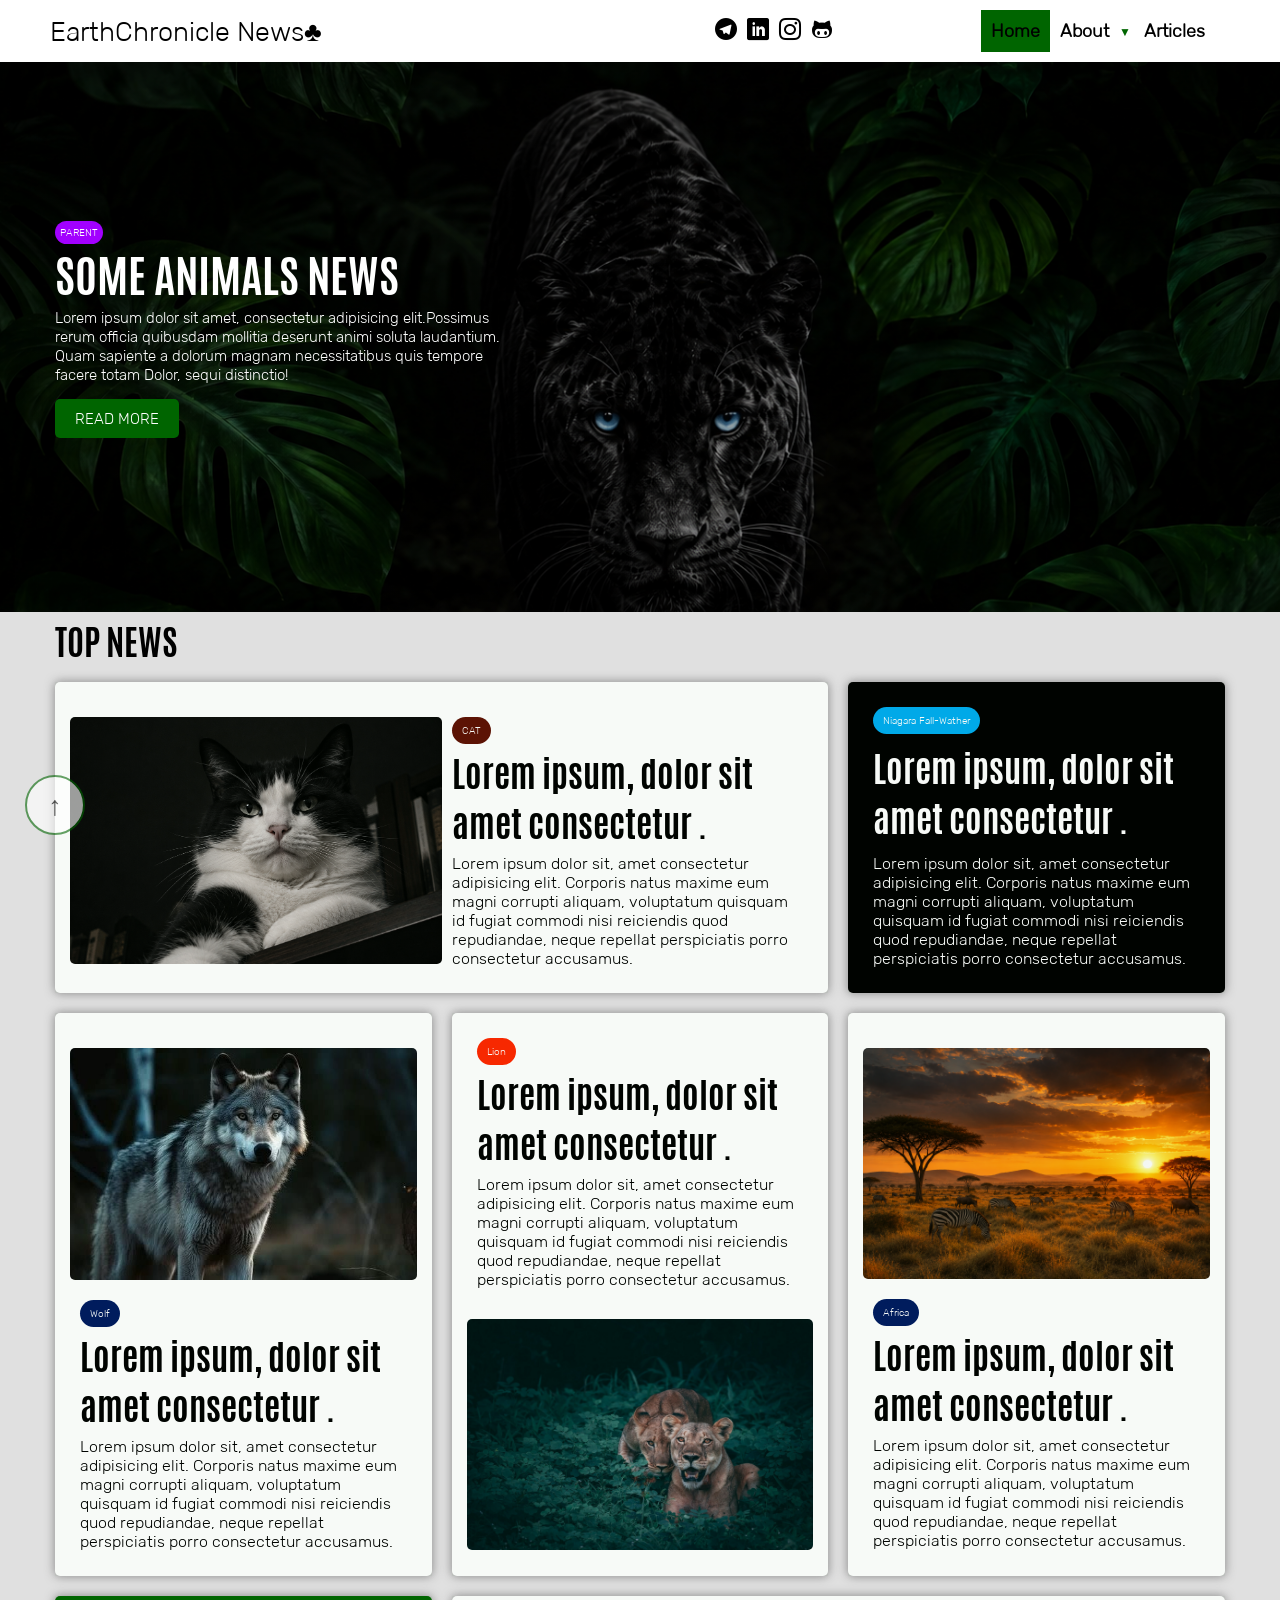
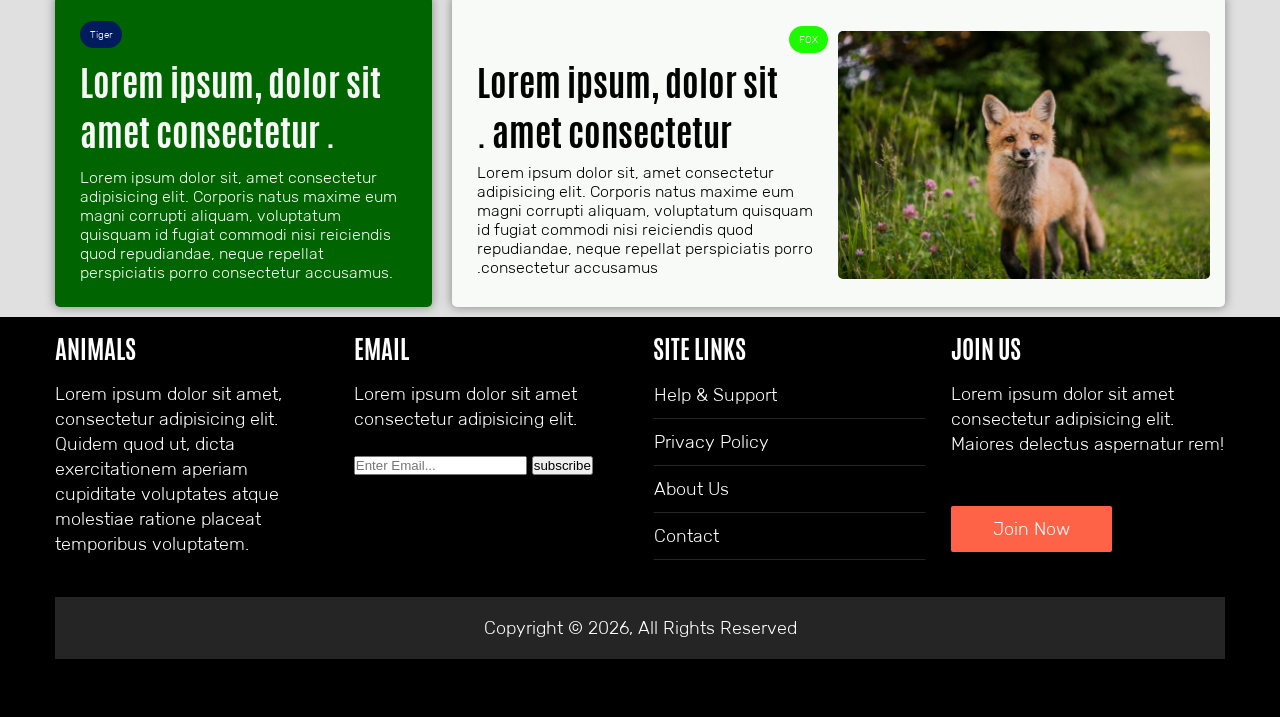
==== commit 99907660: "fix: Fixed sidbar dropdown and little bugs of header" ====
--- a/index.html
+++ b/index.html
@@ -91,154 +91,137 @@
           <h2 class="news__title">TOP NEWS</h2>
           <ul class="news__list">
             <li class="news__card">
-              <article class="news__article">
-                <img
-                  class="news__img"
-                  src="images/animal1.png"
-                  alt="Cat in nature" />
-                <div class="news__content">
-                  <a class="category-btn c-3-btn" href="#">CAT</a>
-                  <h3 class="news__title">
-                    <a class="news__link" href="articles/cat-article_1.html"
-                      >Lorem ipsum, dolor sit amet consectetur .</a
-                    >
-                  </h3>
-                  <p class="news__description">
-                    Lorem ipsum dolor sit, amet consectetur adipisicing elit.
-                    Corporis natus maxime eum magni corrupti aliquam, voluptatum
-                    quisquam id fugiat commodi nisi reiciendis quod repudiandae,
-                    neque repellat perspiciatis porro consectetur accusamus.
-                  </p>
-                </div>
-              </article>
-            </li>
-            <li class="news__card">
-              <article class="news__article">
-                <div class="news__content">
-                  <a class="category-btn c-6-btn" href="#"
-                    >Niagara Fall-Wather</a
-                  >
-                  <h3 class="news__title news__different">
-                    <a class="news__link" href="articles/niagara-article.html"
-                      >Lorem ipsum, dolor sit amet consectetur .</a
-                    >
-                  </h3>
-                  <p class="news__description">
-                    Lorem ipsum dolor sit, amet consectetur adipisicing elit.
-                    Corporis natus maxime eum magni corrupti aliquam, voluptatum
-                    quisquam id fugiat commodi nisi reiciendis quod repudiandae,
-                    neque repellat perspiciatis porro consectetur accusamus.
-                  </p>
-                </div>
-              </article>
+              <img
+                class="news__img"
+                src="images/animal1.png"
+                alt="Cat in nature" />
+              <div class="news__content">
+                <a class="category-btn c-3-btn" href="#">CAT</a>
+                <h3 class="news__title">
+                  <a class="news__link" href="articles/cat-article_1.html"
+                    >Lorem ipsum, dolor sit amet consectetur .</a
+                  >
+                </h3>
+                <p class="news__description">
+                  Lorem ipsum dolor sit, amet consectetur adipisicing elit.
+                  Corporis natus maxime eum magni corrupti aliquam, voluptatum
+                  quisquam id fugiat commodi nisi reiciendis quod repudiandae,
+                  neque repellat perspiciatis porro consectetur accusamus.
+                </p>
+              </div>
+            </li>
+            <li class="news__card">
+              <div class="news__content">
+                <a class="category-btn c-6-btn" href="#">Niagara Fall-Wather</a>
+                <h3 class="news__title news__different">
+                  <a class="news__link" href="articles/niagara-article.html"
+                    >Lorem ipsum, dolor sit amet consectetur .</a
+                  >
+                </h3>
+                <p class="news__description">
+                  Lorem ipsum dolor sit, amet consectetur adipisicing elit.
+                  Corporis natus maxime eum magni corrupti aliquam, voluptatum
+                  quisquam id fugiat commodi nisi reiciendis quod repudiandae,
+                  neque repellat perspiciatis porro consectetur accusamus.
+                </p>
+              </div>
+            </li>
+            <li class="news__card">
+              <img
+                class="news__img"
+                src="images/animal2.jpg"
+                alt="Wolf in the wild" />
+              <div class="news__content">
+                <a class="category-btn c-4-btn" href="#">Wolf</a>
+                <h3 class="news__title">
+                  <a class="news__link" href="articles/wolf_article_1.html"
+                    >Lorem ipsum, dolor sit amet consectetur .</a
+                  >
+                </h3>
+                <p class="news__description">
+                  Lorem ipsum dolor sit, amet consectetur adipisicing elit.
+                  Corporis natus maxime eum magni corrupti aliquam, voluptatum
+                  quisquam id fugiat commodi nisi reiciendis quod repudiandae,
+                  neque repellat perspiciatis porro consectetur accusamus.
+                </p>
+              </div>
+            </li>
+            <li class="news__card">
+              <div class="news__content">
+                <a class="category-btn c-2-btn" href="#">Lion</a>
+                <h3 class="news__title">
+                  <a class="news__link" href="articles/liones-article.html"
+                    >Lorem ipsum, dolor sit amet consectetur .</a
+                  >
+                </h3>
+                <p class="news__description">
+                  Lorem ipsum dolor sit, amet consectetur adipisicing elit.
+                  Corporis natus maxime eum magni corrupti aliquam, voluptatum
+                  quisquam id fugiat commodi nisi reiciendis quod repudiandae,
+                  neque repellat perspiciatis porro consectetur accusamus.
+                </p>
+              </div>
+              <img
+                class="news__img"
+                src="images/animal3.jpg"
+                alt="Wildlife in jungle" />
+            </li>
+            <li class="news__card">
+              <img
+                class="news__img"
+                src="images/area8.png"
+                alt="African landscape" />
+              <div class="news__content">
+                <a class="category-btn c-4-btn" href="#">Africa</a>
+                <h3 class="news__title">
+                  <a class="news__link" href="articles/africa-article.html"
+                    >Lorem ipsum, dolor sit amet consectetur .</a
+                  >
+                </h3>
+                <p class="news__description">
+                  Lorem ipsum dolor sit, amet consectetur adipisicing elit.
+                  Corporis natus maxime eum magni corrupti aliquam, voluptatum
+                  quisquam id fugiat commodi nisi reiciendis quod repudiandae,
+                  neque repellat perspiciatis porro consectetur accusamus.
+                </p>
+              </div>
             </li>
 
             <li class="news__card">
-              <article class="news__article">
-                <img
-                  class="news__img"
-                  src="images/animal2.jpg"
-                  alt="Wolf in the wild" />
-                <div class="news__content">
-                  <a class="category-btn c-4-btn" href="#">Wolf</a>
-                  <h3 class="news__title">
-                    <a class="news__link" href="articles/wolf_article_1.html"
-                      >Lorem ipsum, dolor sit amet consectetur .</a
-                    >
-                  </h3>
-                  <p class="news__description">
-                    Lorem ipsum dolor sit, amet consectetur adipisicing elit.
-                    Corporis natus maxime eum magni corrupti aliquam, voluptatum
-                    quisquam id fugiat commodi nisi reiciendis quod repudiandae,
-                    neque repellat perspiciatis porro consectetur accusamus.
-                  </p>
-                </div>
-              </article>
-            </li>
-            <li class="news__card">
-              <article class="news__article">
-                <div class="news__content">
-                  <a class="category-btn c-2-btn" href="#">Lion</a>
-                  <h3 class="news__title">
-                    <a class="news__link" href="articles/liones-article.html"
-                      >Lorem ipsum, dolor sit amet consectetur .</a
-                    >
-                  </h3>
-                  <p class="news__description">
-                    Lorem ipsum dolor sit, amet consectetur adipisicing elit.
-                    Corporis natus maxime eum magni corrupti aliquam, voluptatum
-                    quisquam id fugiat commodi nisi reiciendis quod repudiandae,
-                    neque repellat perspiciatis porro consectetur accusamus.
-                  </p>
-                </div>
-                <img
-                  class="news__img"
-                  src="images/animal3.jpg"
-                  alt="Wildlife in jungle" />
-              </article>
-            </li>
-            <li class="news__card">
-              <article class="news__article">
-                <img
-                  class="news__img"
-                  src="images/area8.png"
-                  alt="African landscape" />
-                <div class="news__content">
-                  <a class="category-btn c-4-btn" href="#">Africa</a>
-                  <h3 class="news__title">
-                    <a class="news__link" href="articles/africa-article.html"
-                      >Lorem ipsum, dolor sit amet consectetur .</a
-                    >
-                  </h3>
-                  <p class="news__description">
-                    Lorem ipsum dolor sit, amet consectetur adipisicing elit.
-                    Corporis natus maxime eum magni corrupti aliquam, voluptatum
-                    quisquam id fugiat commodi nisi reiciendis quod repudiandae,
-                    neque repellat perspiciatis porro consectetur accusamus.
-                  </p>
-                </div>
-              </article>
-            </li>
-
-            <li class="news__card">
-              <article class="news__article">
-                <div class="news__content">
-                  <a class="category-btn c-4-btn" href="#">Tiger</a>
-                  <h3 class="news__title news__different">
-                    <a class="news__link" href="articles/tiger-article_1.html"
-                      >Lorem ipsum, dolor sit amet consectetur .</a
-                    >
-                  </h3>
-                  <p class="news__description">
-                    Lorem ipsum dolor sit, amet consectetur adipisicing elit.
-                    Corporis natus maxime eum magni corrupti aliquam, voluptatum
-                    quisquam id fugiat commodi nisi reiciendis quod repudiandae,
-                    neque repellat perspiciatis porro consectetur accusamus.
-                  </p>
-                </div>
-              </article>
-            </li>
-            <li class="news__card">
-              <article class="news__article">
-                <div class="news__content">
-                  <a class="category-btn c-5-btn" href="#">FOX</a>
-                  <h3 class="news__title">
-                    <a class="news__link" href="articles/oreng-fox.html"
-                      >Lorem ipsum, dolor sit amet consectetur .</a
-                    >
-                  </h3>
-                  <p class="news__description">
-                    Lorem ipsum dolor sit, amet consectetur adipisicing elit.
-                    Corporis natus maxime eum magni corrupti aliquam, voluptatum
-                    quisquam id fugiat commodi nisi reiciendis quod repudiandae,
-                    neque repellat perspiciatis porro consectetur accusamus.
-                  </p>
-                </div>
-                <img
-                  class="news__img"
-                  src="images/animal5.jpg"
-                  alt="Orange fox" />
-              </article>
+              <div class="news__content">
+                <a class="category-btn c-4-btn" href="#">Tiger</a>
+                <h3 class="news__title news__different">
+                  <a class="news__link" href="articles/tiger-article_1.html"
+                    >Lorem ipsum, dolor sit amet consectetur .</a
+                  >
+                </h3>
+                <p class="news__description">
+                  Lorem ipsum dolor sit, amet consectetur adipisicing elit.
+                  Corporis natus maxime eum magni corrupti aliquam, voluptatum
+                  quisquam id fugiat commodi nisi reiciendis quod repudiandae,
+                  neque repellat perspiciatis porro consectetur accusamus.
+                </p>
+              </div>
+            </li>
+            <li class="news__card">
+              <div class="news__content">
+                <a class="category-btn c-5-btn" href="#">FOX</a>
+                <h3 class="news__title">
+                  <a class="news__link" href="articles/oreng-fox.html"
+                    >Lorem ipsum, dolor sit amet consectetur .</a
+                  >
+                </h3>
+                <p class="news__description">
+                  Lorem ipsum dolor sit, amet consectetur adipisicing elit.
+                  Corporis natus maxime eum magni corrupti aliquam, voluptatum
+                  quisquam id fugiat commodi nisi reiciendis quod repudiandae,
+                  neque repellat perspiciatis porro consectetur accusamus.
+                </p>
+              </div>
+              <img
+                class="news__img"
+                src="images/animal5.jpg"
+                alt="Orange fox" />
             </li>
           </ul>
         </div>
